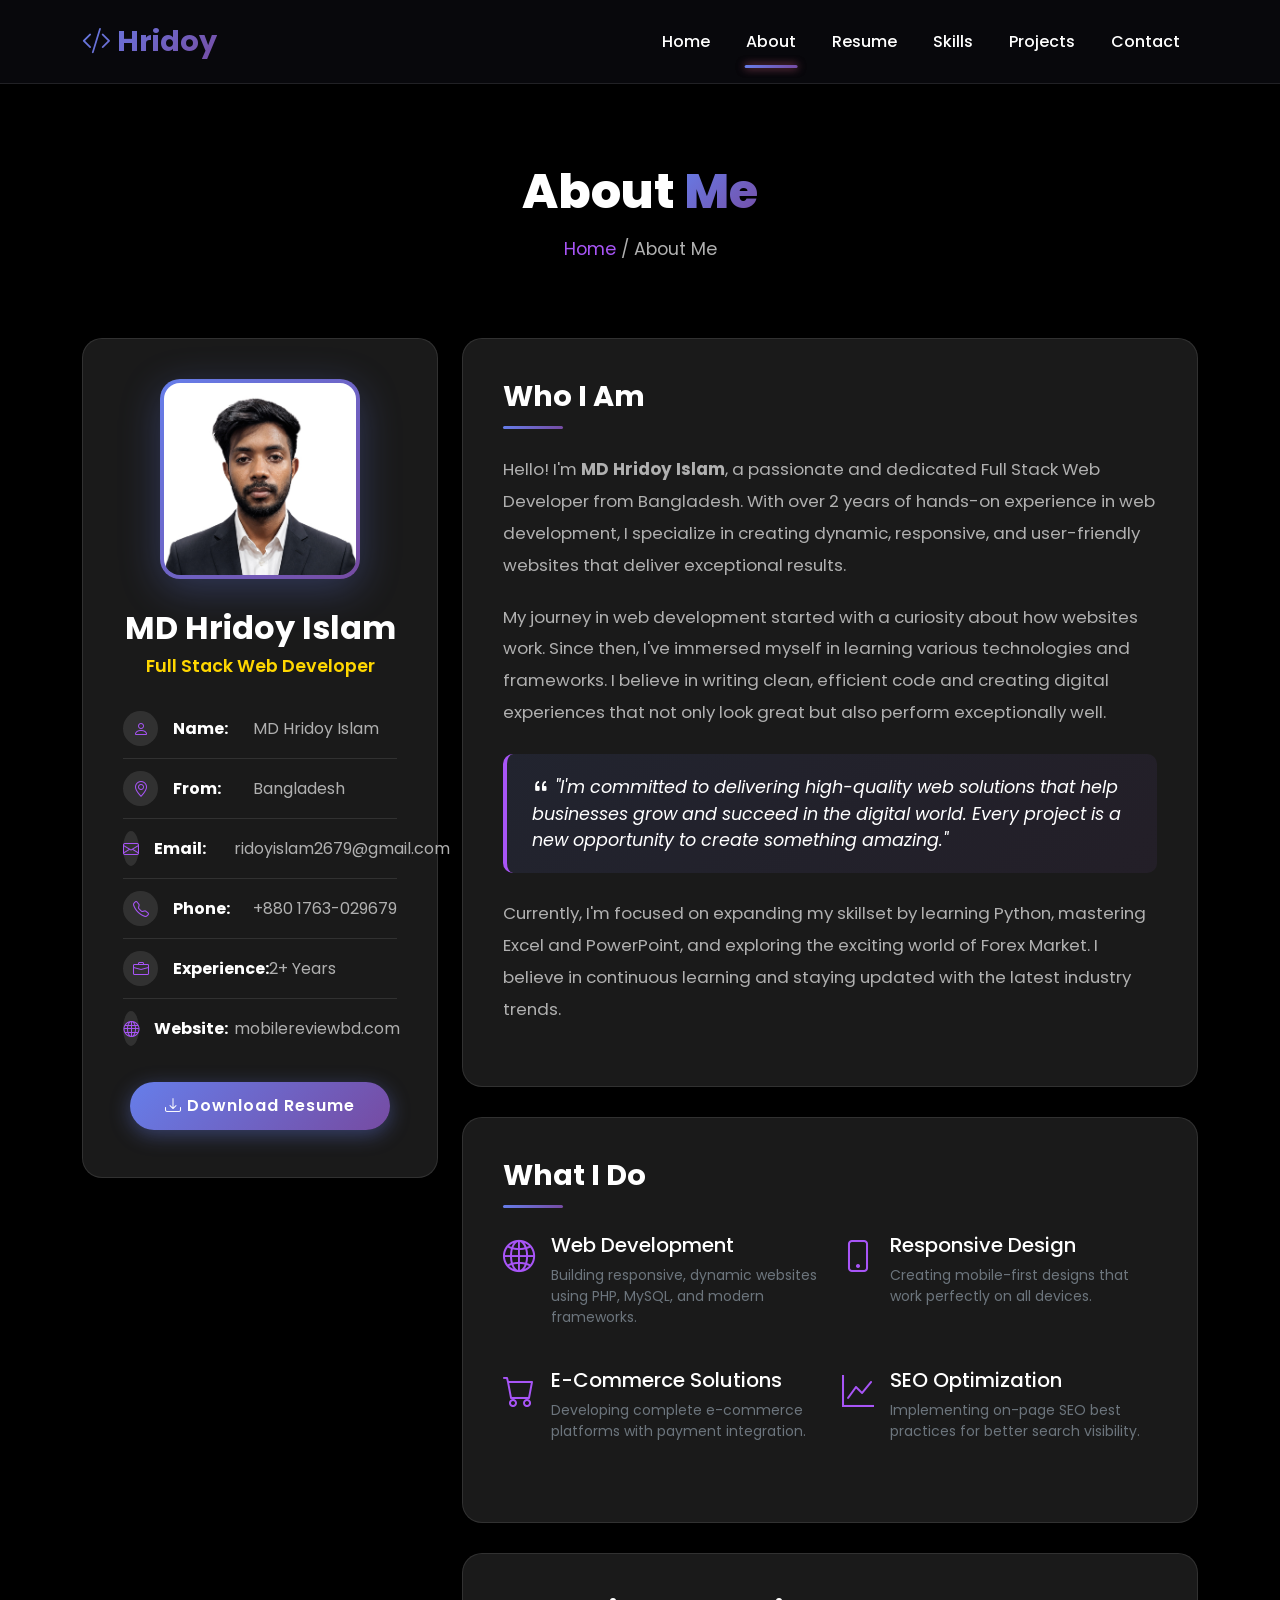
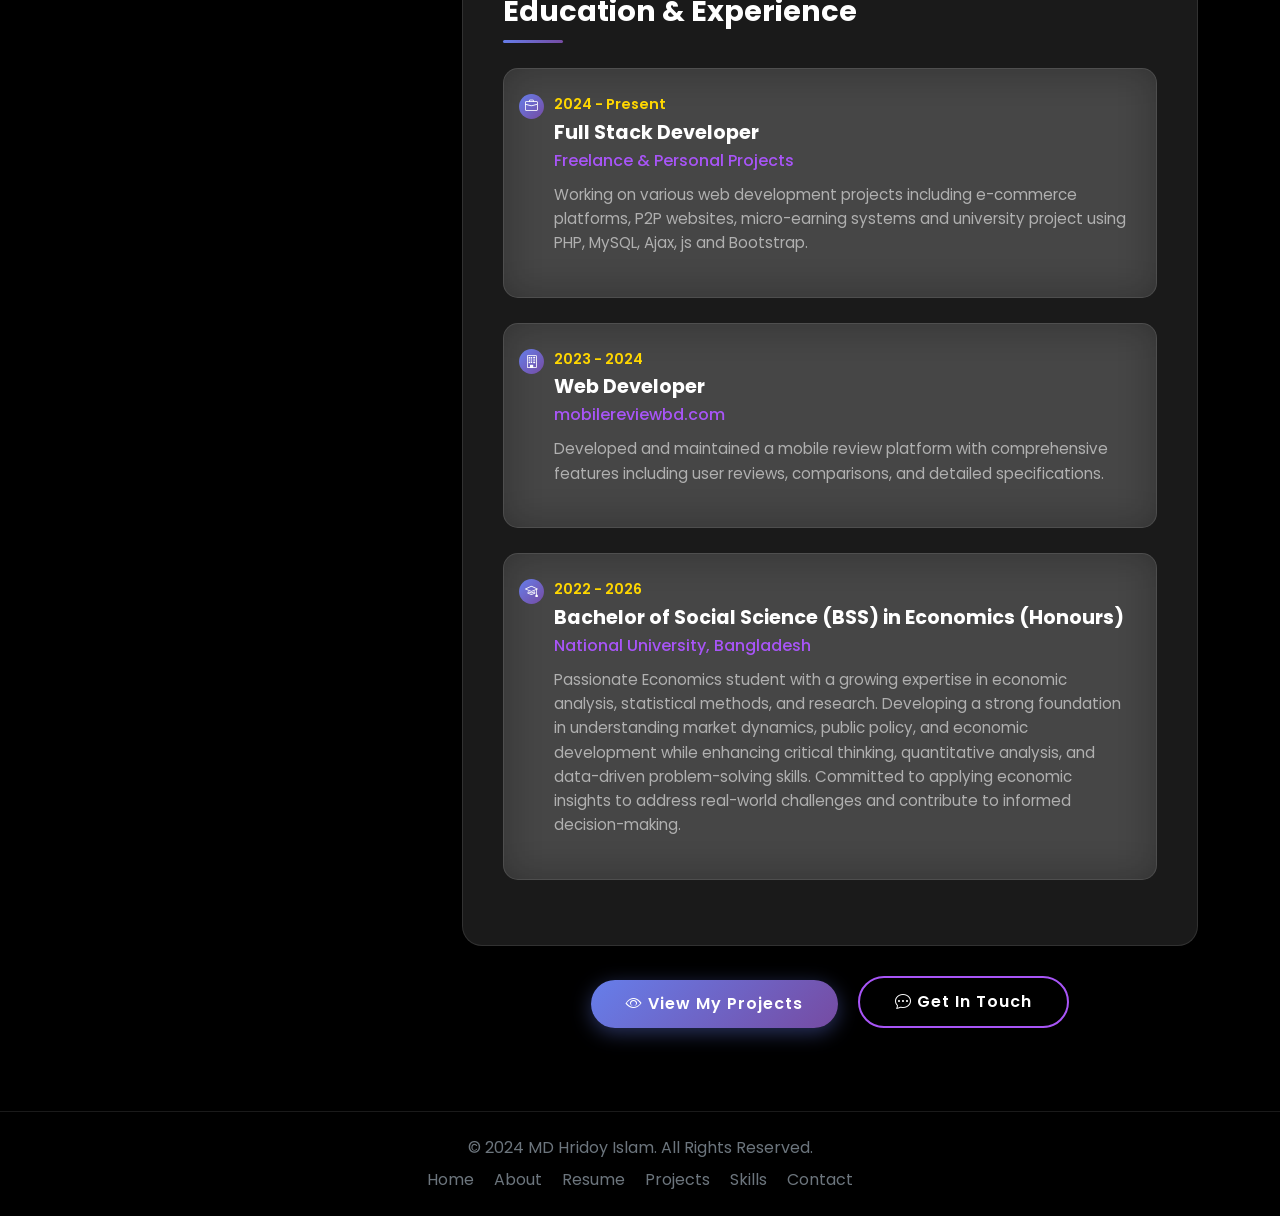
==== about.html @ fdebe89b "add" ====
<!DOCTYPE html>
<html lang="en">
<head>
    <meta charset="UTF-8">
    <meta name="viewport" content="width=device-width, initial-scale=1.0">
    <title>About Me - MD Hridoy Islam</title>
    
    <!-- Bootstrap 5 CSS -->
    <link href="https://cdn.jsdelivr.net/npm/bootstrap@5.3.0/dist/css/bootstrap.min.css" rel="stylesheet">
    
    <!-- Bootstrap Icons -->
    <link href="https://cdn.jsdelivr.net/npm/bootstrap-icons@1.11.0/font/bootstrap-icons.css" rel="stylesheet">
    
    <!-- AOS Animation CSS -->
    <link href="https://unpkg.com/aos@2.3.1/dist/aos.css" rel="stylesheet">
    
    <!-- Google Fonts -->
    <link href="https://fonts.googleapis.com/css2?family=Poppins:wght@300;400;500;600;700;800&display=swap" rel="stylesheet">
    
	<link rel="stylesheet" href="css/style.css">
	<link rel="stylesheet" href="css/index.css">
	<link rel="stylesheet" href="css/about.css">
	<link rel="stylesheet" href="css/resume.css">
	<link rel="stylesheet" href="css/skills.css">
	<link rel="stylesheet" href="css/projects.css">
	<link rel="stylesheet" href="css/contact.css">
	
</head>
<body>
    <!-- Animated Background -->
    <div class="about-animated-bg"></div>
    <div class="about-particles" id="aboutParticles"></div>

    <!-- Navigation -->
    <nav class="navbar navbar-expand-lg fixed-top">
        <div class="container">
            <a class="navbar-brand" href="index.html">
                <i class="bi bi-code-slash"></i> Hridoy
            </a>
            <button class="navbar-toggler" type="button" data-bs-toggle="collapse" data-bs-target="#navbarNav">
                <span class="navbar-toggler-icon"></span>
            </button>
            <div class="collapse navbar-collapse" id="navbarNav">
                <ul class="navbar-nav ms-auto">
                    <li class="nav-item"><a class="nav-link" href="index.html">Home</a></li>
                    <li class="nav-item"><a class="nav-link active" href="about.html">About</a></li>
                    <li class="nav-item"><a class="nav-link" href="resume.html">Resume</a></li>
                    <li class="nav-item"><a class="nav-link" href="skills.html">Skills</a></li>
                    <li class="nav-item"><a class="nav-link" href="projects.html">Projects</a></li>
                    <li class="nav-item"><a class="nav-link" href="contact.html">Contact</a></li>
                </ul>
            </div>
        </div>
    </nav>

    <!-- Page Header -->
    <section class="about-page-header">
        <div class="container">
            <h1 class="about-page-title" data-aos="fade-down">
                About <span>Me</span>
            </h1>
            <p class="about-breadcrumb" data-aos="fade-up" data-aos-delay="200">
                <a href="index.html">Home</a> / About Me
            </p>
        </div>
    </section>

    <!-- Main About Section -->
    <section class="about-main-section">
        <div class="container">
            <div class="row">
                <!-- Profile Card -->
                <div class="col-lg-4" data-aos="fade-right" data-aos-duration="1000">
                    <div class="about-profile-card">
                        <div class="about-profile-img-wrapper">
                            <img src="assets/hridoyIslam.jpeg" alt="MD Hridoy Islam" class="about-profile-img">
                        </div>
                        <h2 class="about-profile-name">MD Hridoy Islam</h2>
                        <p class="about-profile-role">Full Stack Web Developer</p>
                        
                        <ul class="about-profile-details">
                            <li>
                                <i class="bi bi-person"></i>
                                <strong>Name:</strong> MD Hridoy Islam
                            </li>
                            <li>
                                <i class="bi bi-geo-alt"></i>
                                <strong>From:</strong> Bangladesh
                            </li>
                            <li>
                                <i class="bi bi-envelope"></i>
                                <strong>Email:</strong> ridoyislam2679@gmail.com
                            </li>
                            <li>
                                <i class="bi bi-telephone"></i>
                                <strong>Phone:</strong> +880 1763-029679
                            </li>
                            <li>
                                <i class="bi bi-briefcase"></i>
                                <strong>Experience: </strong> 2+ Years
                            </li>
                            <li>
                                <i class="bi bi-globe"></i>
                                <strong>Website:</strong> mobilereviewbd.com
                            </li>
                        </ul>
                        
                        <div class="text-center mt-4">
                            <a href="https://drive.google.com/file/d/1zgVgkK85klSS1aBzE5BX6yLNNt8uIl1A/view?usp=sharing"  target="_blank" class="about-btn about-btn-primary">
                                <i class="bi bi-download"></i> Download Resume
                            </a>
                        </div>
                    </div>
                </div>

                <!-- Content -->
                <div class="col-lg-8" data-aos="fade-left" data-aos-duration="1000">
                    <!-- About Me Content -->
                    <div class="about-content-card">
                        <h3 class="about-section-subtitle">Who I Am</h3>
                        <p class="about-text">
                            Hello! I'm <strong>MD Hridoy Islam</strong>, a passionate and dedicated Full Stack Web Developer 
                            from Bangladesh. With over 2 years of hands-on experience in web development, I specialize in 
                            creating dynamic, responsive, and user-friendly websites that deliver exceptional results.
                        </p>
                        <p class="about-text">
                            My journey in web development started with a curiosity about how websites work. Since then, 
                            I've immersed myself in learning various technologies and frameworks. I believe in writing clean, 
                            efficient code and creating digital experiences that not only look great but also perform 
                            exceptionally well.
                        </p>
                        
                        <div class="about-highlight-box">
                            <p>
                                <i class="bi bi-quote"></i> 
                                "I'm committed to delivering high-quality web solutions that help businesses grow and 
                                succeed in the digital world. Every project is a new opportunity to create something amazing."
                            </p>
                        </div>
                        
                        <p class="about-text">
                            Currently, I'm focused on expanding my skillset by learning Python, mastering Excel and 
                            PowerPoint, and exploring the exciting world of Forex Market. I believe in continuous 
                            learning and staying updated with the latest industry trends.
                        </p>
                    </div>

                    <!-- What I Do -->
                    <div class="about-content-card">
                        <h3 class="about-section-subtitle">What I Do</h3>
                        <div class="row mt-4">
                            <div class="col-md-6 mb-4">
                                <div class="d-flex align-items-start">
                                    <i class="bi bi-globe2 fs-2 me-3" style="color: var(--accent-purple);"></i>
                                    <div>
                                        <h5>Web Development</h5>
                                        <p class="text-secondary small">Building responsive, dynamic websites using PHP, MySQL, and modern frameworks.</p>
                                    </div>
                                </div>
                            </div>
                            <div class="col-md-6 mb-4">
                                <div class="d-flex align-items-start">
                                    <i class="bi bi-phone fs-2 me-3" style="color: var(--accent-purple);"></i>
                                    <div>
                                        <h5>Responsive Design</h5>
                                        <p class="text-secondary small">Creating mobile-first designs that work perfectly on all devices.</p>
                                    </div>
                                </div>
                            </div>
                            <div class="col-md-6 mb-4">
                                <div class="d-flex align-items-start">
                                    <i class="bi bi-cart fs-2 me-3" style="color: var(--accent-purple);"></i>
                                    <div>
                                        <h5>E-Commerce Solutions</h5>
                                        <p class="text-secondary small">Developing complete e-commerce platforms with payment integration.</p>
                                    </div>
                                </div>
                            </div>
                            <div class="col-md-6 mb-4">
                                <div class="d-flex align-items-start">
                                    <i class="bi bi-graph-up fs-2 me-3" style="color: var(--accent-purple);"></i>
                                    <div>
                                        <h5>SEO Optimization</h5>
                                        <p class="text-secondary small">Implementing on-page SEO best practices for better search visibility.</p>
                                    </div>
                                </div>
                            </div>
                        </div>
                    </div>
					
                    <!-- Education & Experience Timeline -->
                    <div class="about-content-card">
                        <h3 class="about-section-subtitle">Education & Experience</h3>
                        
                        <div class="about-timeline-card">
                            <div class="about-timeline-icon">
                                <i class="bi bi-briefcase"></i>
                            </div>
                            <div class="about-timeline-year">2024 - Present</div>
                            <h5 class="about-timeline-title">Full Stack Developer</h5>
                            <p class="about-timeline-org">Freelance & Personal Projects</p>
                            <p class="about-timeline-desc">
                                Working on various web development projects including e-commerce platforms, 
                                P2P websites, micro-earning systems and university project using PHP, MySQL, Ajax, js and Bootstrap.
                            </p>
                        </div>

                        <div class="about-timeline-card">
                            <div class="about-timeline-icon">
                                <i class="bi bi-building"></i>
                            </div>
                            <div class="about-timeline-year">2023 - 2024</div>
                            <h5 class="about-timeline-title">Web Developer</h5>
                            <p class="about-timeline-org">mobilereviewbd.com</p>
                            <p class="about-timeline-desc">
                                Developed and maintained a mobile review platform with comprehensive features 
                                including user reviews, comparisons, and detailed specifications.
                            </p>
                        </div>

                        <div class="about-timeline-card">
                            <div class="about-timeline-icon">
                                <i class="bi bi-mortarboard"></i>
                            </div>
                            <div class="about-timeline-year">2022 - 2026</div>
                            <h5 class="about-timeline-title">Bachelor of Social Science (BSS) in Economics (Honours)</h5>
                            <p class="about-timeline-org">National University, Bangladesh</p>
                            <p class="about-timeline-desc">
                                Passionate Economics student with a growing expertise in economic analysis, statistical methods, and research. Developing a strong foundation in understanding market dynamics, public policy, and economic development while enhancing critical thinking, quantitative analysis, and data-driven problem-solving skills. Committed to applying economic insights to address real-world challenges and contribute to informed decision-making.
                            </p>
                        </div>
                    </div>

                    <!-- CTA Buttons -->
                    <div class="text-center mt-4">
                        <a href="projects.html" class="about-btn about-btn-primary me-3 mb-3">
                            <i class="bi bi-eye"></i> View My Projects
                        </a>
                        <a href="contact.html" class="about-btn about-btn-outline mb-3">
                            <i class="bi bi-chat-dots"></i> Get In Touch
                        </a>
                    </div>
                </div>
            </div>
        </div>
    </section>

    <!-- Footer -->
    <footer class="py-4" style="border-top: 1px solid var(--border-glass);">
        <div class="container text-center">
            <p class="mb-0 text-secondary">
                &copy; 2024 MD Hridoy Islam. All Rights Reserved.
            </p>
            <p class="mt-2 mb-0">
                <a href="index.html" class="text-secondary text-decoration-none me-3">Home</a>
                <a href="about.html" class="text-secondary text-decoration-none me-3">About</a>
                <a href="resume.html" class="text-secondary text-decoration-none me-3">Resume</a>
                <a href="projects.html" class="text-secondary text-decoration-none me-3">Projects</a>
                <a href="skills.html" class="text-secondary text-decoration-none me-3">Skills</a>
                <a href="contact.html" class="text-secondary text-decoration-none">Contact</a>
            </p>
        </div>
    </footer>

    <!-- Scripts -->
    <script src="https://cdn.jsdelivr.net/npm/bootstrap@5.3.0/dist/js/bootstrap.bundle.min.js"></script>
    <script src="https://unpkg.com/aos@2.3.1/dist/aos.js"></script>
    
    <script>
        // Initialize AOS Animation
        AOS.init({
            duration: 1000,
            once: true
        });

        // Navbar Scroll Effect
        window.addEventListener('scroll', () => {
            const navbar = document.querySelector('.about-navbar');
            if (window.scrollY > 50) {
                navbar.classList.add('about-scrolled');
            } else {
                navbar.classList.remove('about-scrolled');
            }
        });

        // Create Floating Particles
        function createAboutParticles() {
            const container = document.getElementById('aboutParticles');
            if (!container) return;
            
            for (let i = 0; i < 40; i++) {
                const particle = document.createElement('div');
                particle.className = 'about-particle';
                particle.style.left = Math.random() * 100 + '%';
                particle.style.top = Math.random() * 100 + '%';
                particle.style.width = Math.random() * 5 + 2 + 'px';
                particle.style.height = particle.style.width;
                particle.style.animationDelay = Math.random() * 6 + 's';
                particle.style.animationDuration = Math.random() * 6 + 4 + 's';
                container.appendChild(particle);
            }
        }
        
        createAboutParticles();

        // Animate Progress Bars on Scroll
        function animateProgressBars() {
            const progressBars = document.querySelectorAll('.about-skill-progress-bar');
            const observer = new IntersectionObserver((entries) => {
                entries.forEach(entry => {
                    if (entry.isIntersecting) {
                        const width = entry.target.style.width;
                        entry.target.style.width = '0%';
                        setTimeout(() => {
                            entry.target.style.width = width;
                        }, 200);
                        observer.unobserve(entry.target);
                    }
                });
            }, { threshold: 0.5 });
            
            progressBars.forEach(bar => observer.observe(bar));
        }
        
        animateProgressBars();
    </script>
</body>
</html>
---- css/style.css ----
:root {
	--primary-gradient: linear-gradient(135deg, #667eea 0%, #764ba2 100%);
	--secondary-gradient: linear-gradient(135deg, #f093fb 0%, #f5576c 100%);
	--dark-bg: #0a0a0f;
	--card-bg: rgba(255, 255, 255, 0.05);
	--glass-bg: rgba(255, 255, 255, 0.1);
	--text-primary: #ffffff;
	--text-secondary: #b0b0b0;
	--accent-gold: #ffd700;
	--accent-purple: #a855f7;
	--border-glass: rgba(255, 255, 255, 0.1);
}

* {
	margin: 0;
	padding: 0;
	box-sizing: border-box;
}

body {
	font-family: 'Poppins', sans-serif;
	background: #000000;
	color: var(--text-primary);
	overflow-x: hidden;
	position: relative;
}

/* Animated Background */
.animated-bg {
	position: fixed;
	top: 0;
	left: 0;
	width: 100%;
	height: 100%;
	z-index: -1;
	overflow: hidden;
}

.animated-bg::before {
	content: '';
	position: absolute;
	top: -50%;
	left: -50%;
	width: 200%;
	height: 200%;
	background: radial-gradient(circle at 20% 50%, rgba(102, 126, 234, 0.15) 0%, transparent 50%),
				radial-gradient(circle at 80% 50%, rgba(118, 75, 162, 0.15) 0%, transparent 50%),
				radial-gradient(circle at 50% 80%, rgba(245, 87, 108, 0.1) 0%, transparent 50%);
	animation: rotate 20s linear infinite;
}

@keyframes rotate {
	0% { transform: rotate(0deg); }
	100% { transform: rotate(360deg); }
}

/* Floating Particles */
.particles {
	position: fixed;
	top: 0;
	left: 0;
	width: 100%;
	height: 100%;
	z-index: -1;
	pointer-events: none;
}

.particle {
	position: absolute;
	border-radius: 50%;
	background: rgba(255, 255, 255, 0.3);
	animation: float 6s infinite;
}

@keyframes float {
	0%, 100% { transform: translateY(0px) translateX(0px); opacity: 0; }
	50% { opacity: 0.5; }
}

/* Navbar */
.navbar {
	background: rgba(10, 10, 15, 0.8) !important;
	backdrop-filter: blur(20px);
	border-bottom: 1px solid var(--border-glass);
	padding: 15px 0;
	transition: all 0.3s ease;
}

.navbar.scrolled {
	padding: 10px 0;
	background: rgba(10, 10, 15, 0.95) !important;
	box-shadow: 0 5px 30px rgba(0, 0, 0, 0.5);
}

.navbar-brand {
	font-weight: 700;
	font-size: 1.8rem;
	background: var(--primary-gradient);
	-webkit-background-clip: text;
	-webkit-text-fill-color: transparent;
	background-clip: text;
}

.nav-link {
	color: var(--text-primary) !important;
	margin: 0 10px;
	position: relative;
	font-weight: 500;
	transition: all 0.3s ease;
}

.nav-link::after {
	content: '';
	position: absolute;
	bottom: -2px;
	left: 0;
	width: 0;
	height: 2px;
	background: var(--primary-gradient);
	transition: width 0.3s ease;
}

.nav-link:hover::after {
	width: 100%;
}

/* Active Navigation Link */
.nav-link {
    position: relative;
}

.nav-link.active {
    color: #fff !important;
}

/* Gradient Underline */
.nav-link.active::after {
    content: "";
    position: absolute;
    left: 50%;
    bottom: -6px;
    transform: translateX(-50%);

    width: 80%;
    height: 3px;

    background: var(--primary-gradient);

    border-radius: 10px;
    box-shadow: 0 0 8px rgba(138, 43, 226, 0.5),
                0 0 8px rgba(255, 140, 0, 0.5);
}
---- css/index.css ----
/* Hero Section */
.hero-section {
	min-height: 100vh;
	display: flex;
	align-items: center;
	padding: 100px 0 50px;
	position: relative;
}

.hero-title {
	font-size: 3.5rem;
	font-weight: 800;
	line-height: 1.2;
	margin-bottom: 20px;
}

.hero-title .greeting {
	display: block;
	font-size: 1.5rem;
	font-weight: 400;
	color: var(--text-secondary);
	margin-bottom: 10px;
}

.hero-title .name {
	background: var(--primary-gradient);
	-webkit-background-clip: text;
	-webkit-text-fill-color: transparent;
	background-clip: text;
}

.hero-title .role {
	display: block;
	font-size: 2rem;
	font-weight: 600;
	color: var(--accent-gold);
	margin-top: 10px;
}

.typing-text {
	font-size: 1.2rem;
	color: var(--accent-purple);
	border-right: 2px solid var(--accent-purple);
	padding-right: 5px;
	animation: blink 0.7s infinite;
	display: inline-block;
}

@keyframes blink {
	0%, 100% { border-color: transparent; }
	50% { border-color: var(--accent-purple); }
}

.hero-description {
	font-size: 1.1rem;
	color: var(--text-secondary);
	margin: 25px 0;
	line-height: 1.8;
}

.btn-custom {
	padding: 12px 35px;
	border-radius: 50px;
	font-weight: 600;
	font-size: 1rem;
	letter-spacing: 1px;
	transition: all 0.3s ease;
	position: relative;
	overflow: hidden;
	border: none;
	margin-right: 15px;
	margin-bottom: 10px;
}

.btn-primary-gradient {
	background: var(--primary-gradient);
	color: white;
	box-shadow: 0 5px 20px rgba(102, 126, 234, 0.4);
}

.btn-primary-gradient:hover {
	transform: translateY(-3px);
	box-shadow: 0 10px 30px rgba(102, 126, 234, 0.6);
	color: white;
}

.btn-outline-gradient {
	background: transparent;
	color: white;
	border: 2px solid var(--accent-purple);
}

.btn-outline-gradient:hover {
	background: var(--secondary-gradient);
	border-color: transparent;
	color: white;
	transform: translateY(-3px);
}

/* Hero Image */
.hero-image-container {
	position: relative;
	display: flex;
	justify-content: center;
	align-items: center;
}

.hero-image-wrapper {
	width: 350px;
	height: 350px;
	border-radius: 50%;
	background: var(--primary-gradient);
	padding: 5px;
	animation: morph 8s ease-in-out infinite;
	box-shadow: 0 0 50px rgba(102, 126, 234, 0.3);
}

.hero-image-inner {
	width: 100%;
	height: 100%;
	border-radius: 50%;
	background: var(--dark-bg);
	display: flex;
	align-items: center;
	justify-content: center;
	overflow: hidden;
}

.hero-image-inner img {
	width: 100%;
	height: 100%;
	object-fit: cover;
}

@keyframes morph {
	0%, 100% { border-radius: 60% 40% 30% 70% / 60% 30% 70% 40%; }
	50% { border-radius: 30% 60% 70% 40% / 50% 60% 30% 60%; }
}

/* Section Common Styles */
.section-padding {
	padding: 80px 0;
}

.section-title {
	text-align: center;
	margin-bottom: 50px;
	font-weight: 700;
	font-size: 2.5rem;
}

.section-title span {
	background: var(--primary-gradient);
	-webkit-background-clip: text;
	-webkit-text-fill-color: transparent;
	background-clip: text;
}

/* About Preview Section */
.about-preview {
	padding: 80px 0;
	background: rgba(255, 255, 255, 0.02);
}

.about-preview-card {
	background: var(--glass-bg);
	backdrop-filter: blur(20px);
	border: 1px solid var(--border-glass);
	border-radius: 20px;
	padding: 40px;
	position: relative;
	overflow: hidden;
}

.about-preview-card::before {
	content: '';
	position: absolute;
	top: 0;
	left: 0;
	width: 4px;
	height: 100%;
	background: var(--primary-gradient);
}

/* Projects Section */
.project-card {
	background: var(--glass-bg);
	backdrop-filter: blur(20px);
	border: 1px solid var(--border-glass);
	border-radius: 20px;
	padding: 30px;
	height: 100%;
	transition: all 0.3s ease;
	position: relative;
	overflow: hidden;
}

.project-card:hover {
	transform: translateY(-10px);
	box-shadow: 0 20px 50px rgba(102, 126, 234, 0.3);
	border-color: var(--accent-purple);
}

.project-icon {
	font-size: 3rem;
	margin-bottom: 20px;
}

.project-tag {
	display: inline-block;
	padding: 5px 15px;
	background: var(--primary-gradient);
	border-radius: 20px;
	font-size: 0.8rem;
	margin: 5px;
}

.project-links {
	margin-top: 20px;
}

.project-links .btn {
	margin: 5px;
}

/* Skills Section */
.skill-card {
	background: var(--glass-bg);
	backdrop-filter: blur(20px);
	border: 1px solid var(--border-glass);
	border-radius: 20px;
	padding: 25px;
	text-align: center;
	transition: all 0.3s ease;
	height: 100%;
}

.skill-card:hover {
	transform: translateY(-5px);
	box-shadow: 0 10px 30px rgba(102, 126, 234, 0.2);
	border-color: var(--accent-purple);
}

.skill-icon-circle {
	width: 70px;
	height: 70px;
	margin: 0 auto 15px;
	background: var(--glass-bg);
	border: 2px solid var(--border-glass);
	border-radius: 50%;
	display: flex;
	align-items: center;
	justify-content: center;
	font-size: 2rem;
	transition: all 0.3s ease;
}

.skill-card:hover .skill-icon-circle {
	transform: rotate(360deg) scale(1.1);
	border-color: var(--accent-purple);
	box-shadow: 0 0 20px rgba(168, 85, 247, 0.3);
}

/* Learning Section */
.learning-card {
	background: linear-gradient(135deg, rgba(255, 215, 0, 0.1), rgba(168, 85, 247, 0.1));
	border: 1px solid rgba(255, 215, 0, 0.3);
	border-radius: 20px;
	padding: 30px;
	transition: all 0.3s ease;
}

.learning-card:hover {
	transform: translateY(-5px);
	box-shadow: 0 20px 50px rgba(255, 215, 0, 0.1);
}

.learning-badge {
	display: inline-block;
	padding: 8px 20px;
	background: linear-gradient(135deg, #ffd700, #ffaa00);
	color: #000;
	border-radius: 30px;
	font-weight: 600;
	margin: 5px;
	font-size: 0.9rem;
}

/* Stats Section */
.stats-section {
	padding: 60px 0;
}

.stat-card {
	background: var(--glass-bg);
	backdrop-filter: blur(20px);
	border: 1px solid var(--border-glass);
	border-radius: 20px;
	padding: 30px;
	text-align: center;
	transition: all 0.3s ease;
	cursor: pointer;
}

.stat-card:hover {
	transform: translateY(-10px);
	box-shadow: 0 20px 50px rgba(102, 126, 234, 0.3);
	border-color: var(--accent-purple);
}

.stat-number {
	font-size: 3rem;
	font-weight: 800;
	background: var(--primary-gradient);
	-webkit-background-clip: text;
	-webkit-text-fill-color: transparent;
	background-clip: text;
}

.stat-label {
	color: var(--text-secondary);
	font-size: 1rem;
	margin-top: 10px;
}

/* Contact Section */
.contact-card {
	background: var(--glass-bg);
	backdrop-filter: blur(20px);
	border: 1px solid var(--border-glass);
	border-radius: 20px;
	padding: 40px;
	transition: all 0.3s ease;
}

.contact-card:hover {
	box-shadow: 0 20px 50px rgba(102, 126, 234, 0.2);
}

.contact-info-item {
	padding: 15px;
	margin-bottom: 15px;
	background: rgba(255, 255, 255, 0.05);
	border-radius: 15px;
	display: flex;
	align-items: center;
	transition: all 0.3s ease;
}

.contact-info-item:hover {
	background: rgba(255, 255, 255, 0.1);
	transform: translateX(10px);
}

.contact-icon {
	width: 50px;
	height: 50px;
	background: var(--primary-gradient);
	border-radius: 50%;
	display: flex;
	align-items: center;
	justify-content: center;
	margin-right: 20px;
	font-size: 1.2rem;
}

.social-links-circle .social-icon {
	width: 50px;
	height: 50px;
	background: var(--glass-bg);
	border: 2px solid var(--border-glass);
	border-radius: 50%;
	display: inline-flex;
	align-items: center;
	justify-content: center;
	margin: 0 8px;
	font-size: 1.2rem;
	color: white;
	transition: all 0.3s ease;
	text-decoration: none;
}

.social-links-circle .social-icon:hover {
	background: var(--primary-gradient);
	border-color: transparent;
	transform: translateY(-5px);
	box-shadow: 0 10px 30px rgba(102, 126, 234, 0.4);
}

/* Scroll Indicator */
.scroll-indicator {
	position: absolute;
	bottom: 30px;
	left: 50%;
	transform: translateX(-50%);
	animation: bounce 2s infinite;
	cursor: pointer;
}

.scroll-indicator i {
	font-size: 2rem;
	color: var(--accent-purple);
}

@keyframes bounce {
	0%, 100% { transform: translateX(-50%) translateY(0); }
	50% { transform: translateX(-50%) translateY(-20px); }
}

/* Glowing Effect */
.glow-text {
	text-shadow: 0 0 20px rgba(168, 85, 247, 0.5);
}

/* More Projects Button */
.more-projects {
	text-align: center;
	margin-top: 40px;
}

/* Responsive Design */
@media (max-width: 768px) {
	.hero-title {
		font-size: 2.5rem;
	}
	
	.hero-title .role {
		font-size: 1.5rem;
	}
	
	.hero-image-wrapper {
		width: 250px;
		height: 250px;
		margin-top: 30px;
	}
	
	.section-title {
		font-size: 2rem;
	}
}
---- css/about.css ----
/* ========== PAGE HEADER ========== */
.about-page-header {
	padding: 0px 0 0px;
	text-align: center;
	position: relative;
}

.about-page-title {
	font-size: 3rem;
	font-weight: 800;
	margin-bottom: 15px;
}

.about-page-title span {
	background: var(--primary-gradient);
	-webkit-background-clip: text;
	-webkit-text-fill-color: transparent;
	background-clip: text;
}

.about-breadcrumb {
	color: var(--text-secondary);
	font-size: 1.1rem;
}

.about-breadcrumb a {
	color: var(--accent-purple);
	text-decoration: none;
	transition: all 0.3s ease;
}

.about-breadcrumb a:hover {
	color: var(--accent-gold);
}

/* ========== MAIN ABOUT SECTION ========== */
.about-main-section {
	padding: 60px 0;
}

.about-profile-card {
	background: var(--glass-bg);
	backdrop-filter: blur(20px);
	border: 1px solid var(--border-glass);
	border-radius: 20px;
	padding: 40px;
	margin-bottom: 30px;
	transition: all 0.3s ease;
}

.about-profile-card:hover {
	box-shadow: 0 20px 50px rgba(102, 126, 234, 0.2);
	border-color: var(--accent-purple);
}

.about-profile-img-wrapper {
	width: 200px;
	height: 200px;
	border-radius: 20px;
	background: var(--primary-gradient);
	padding: 4px;
	margin: 0 auto 30px;
	box-shadow: 0 10px 40px rgba(102, 126, 234, 0.3);
}

.about-profile-img {
	width: 100%;
	height: 100%;
	border-radius: 16px;
	object-fit: cover;
	background: var(--dark-bg);
}

.about-profile-name {
	font-size: 2rem;
	font-weight: 700;
	text-align: center;
	margin-bottom: 5px;
}

.about-profile-role {
	text-align: center;
	color: var(--accent-gold);
	font-weight: 600;
	margin-bottom: 20px;
	font-size: 1.1rem;
}

.about-profile-details {
	list-style: none;
	padding: 0;
}

.about-profile-details li {
	padding: 12px 0;
	border-bottom: 1px solid var(--border-glass);
	display: flex;
	align-items: center;
	color: var(--text-secondary);
}

.about-profile-details li:last-child {
	border-bottom: none;
}

.about-profile-details li i {
	width: 35px;
	height: 35px;
	background: var(--glass-bg);
	border-radius: 50%;
	display: flex;
	align-items: center;
	justify-content: center;
	margin-right: 15px;
	color: var(--accent-purple);
	font-size: 1rem;
}

.about-profile-details li strong {
	color: var(--text-primary);
	min-width: 80px;
	display: inline-block;
}

/* About Content */
.about-content-card {
	background: var(--glass-bg);
	backdrop-filter: blur(20px);
	border: 1px solid var(--border-glass);
	border-radius: 20px;
	padding: 40px;
	margin-bottom: 30px;
	transition: all 0.3s ease;
}

.about-content-card:hover {
	box-shadow: 0 20px 50px rgba(102, 126, 234, 0.2);
	border-color: var(--accent-purple);
}

.about-section-subtitle {
	font-size: 1.8rem;
	font-weight: 700;
	margin-bottom: 25px;
	position: relative;
	padding-bottom: 15px;
}

.about-section-subtitle::after {
	content: '';
	position: absolute;
	bottom: 0;
	left: 0;
	width: 60px;
	height: 3px;
	background: var(--primary-gradient);
	border-radius: 3px;
}

.about-text {
	color: var(--text-secondary);
	line-height: 1.9;
	margin-bottom: 20px;
	font-size: 1.05rem;
}

.about-highlight-box {
	background: linear-gradient(135deg, rgba(102, 126, 234, 0.1), rgba(118, 75, 162, 0.1));
	border-left: 4px solid var(--accent-purple);
	padding: 20px 25px;
	border-radius: 10px;
	margin: 25px 0;
}

.about-highlight-box p {
	color: var(--text-primary);
	margin: 0;
	font-style: italic;
	font-size: 1.1rem;
}

/* ========== SKILLS DETAILED SECTION ========== */
.about-skills-section {
	padding: 40px 0;
}

.about-skill-item-detailed {
	background: var(--glass-bg);
	backdrop-filter: blur(20px);
	border: 1px solid var(--border-glass);
	border-radius: 15px;
	padding: 25px 20px;
	text-align: center;
	transition: all 0.3s ease;
	height: 100%;
	cursor: pointer;
}

.about-skill-item-detailed:hover {
	transform: translateY(-8px);
	box-shadow: 0 15px 40px rgba(102, 126, 234, 0.3);
	border-color: var(--accent-purple);
}

.about-skill-icon-circle {
	width: 70px;
	height: 70px;
	margin: 0 auto 15px;
	background: var(--glass-bg);
	border: 2px solid var(--border-glass);
	border-radius: 50%;
	display: flex;
	align-items: center;
	justify-content: center;
	font-size: 1.8rem;
	transition: all 0.5s ease;
}

.about-skill-item-detailed:hover .about-skill-icon-circle {
	transform: rotate(360deg);
	border-color: var(--accent-purple);
	box-shadow: 0 0 25px rgba(168, 85, 247, 0.4);
}

.about-skill-name {
	font-weight: 600;
	font-size: 1.1rem;
	margin-bottom: 8px;
}

.about-skill-level {
	font-size: 0.85rem;
	color: var(--accent-gold);
	font-weight: 500;
}

.about-skill-progress {
	margin-top: 10px;
	height: 6px;
	background: rgba(255, 255, 255, 0.1);
	border-radius: 10px;
	overflow: hidden;
}

.about-skill-progress-bar {
	height: 100%;
	background: var(--primary-gradient);
	border-radius: 10px;
	transition: width 1.5s ease;
}

/* ========== EDUCATION & EXPERIENCE ========== */
.about-timeline-card {
	background: var(--glass-bg);
	backdrop-filter: blur(20px);
	border: 1px solid var(--border-glass);
	border-radius: 15px;
	padding: 25px;
	margin-bottom: 25px;
	position: relative;
	padding-left: 50px;
	transition: all 0.3s ease;
}

.about-timeline-card:hover {
	transform: translateX(10px);
	box-shadow: 0 10px 30px rgba(102, 126, 234, 0.2);
	border-color: var(--accent-purple);
}

.about-timeline-icon {
	position: absolute;
	left: 15px;
	top: 25px;
	width: 25px;
	height: 25px;
	background: var(--primary-gradient);
	border-radius: 50%;
	display: flex;
	align-items: center;
	justify-content: center;
	font-size: 0.8rem;
}

.about-timeline-year {
	color: var(--accent-gold);
	font-weight: 600;
	font-size: 0.9rem;
	margin-bottom: 5px;
}

.about-timeline-title {
	font-weight: 700;
	font-size: 1.2rem;
	margin-bottom: 5px;
}

.about-timeline-org {
	color: var(--accent-purple);
	font-weight: 500;
	margin-bottom: 10px;
}

.about-timeline-desc {
	color: var(--text-secondary);
	font-size: 0.95rem;
	line-height: 1.6;
}

/* ========== BUTTONS ========== */
.about-btn {
	padding: 12px 35px;
	border-radius: 50px;
	font-weight: 600;
	font-size: 1rem;
	letter-spacing: 1px;
	transition: all 0.3s ease;
	position: relative;
	overflow: hidden;
	border: none;
	display: inline-block;
	text-decoration: none;
}

.about-btn-primary {
	background: var(--primary-gradient);
	color: white;
	box-shadow: 0 5px 20px rgba(102, 126, 234, 0.4);
}

.about-btn-primary:hover {
	transform: translateY(-3px);
	box-shadow: 0 10px 30px rgba(102, 126, 234, 0.6);
	color: white;
}

.about-btn-outline {
	background: transparent;
	color: white;
	border: 2px solid var(--accent-purple);
}

.about-btn-outline:hover {
	background: var(--secondary-gradient);
	border-color: transparent;
	color: white;
	transform: translateY(-3px);
}

/* ========== RESPONSIVE ========== */
@media (max-width: 768px) {
	.about-page-title {
		font-size: 2rem;
	}
	
	.about-profile-card,
	.about-content-card {
		padding: 25px;
	}
	
	.about-section-subtitle {
		font-size: 1.5rem;
	}
}

/* Glowing Text */
.about-glow-text {
	text-shadow: 0 0 20px rgba(168, 85, 247, 0.5);
}
---- css/resume.css ----
/* ========== PAGE HEADER ========== */
.resume-page-header {
	padding: 0px 0 0px;
	text-align: center;
	position: relative;
}

.resume-page-title {
	font-size: 3rem;
	font-weight: 800;
	margin-bottom: 15px;
}

.resume-page-title span {
	background: var(--primary-gradient);
	-webkit-background-clip: text;
	-webkit-text-fill-color: transparent;
	background-clip: text;
}

.resume-breadcrumb {
	color: var(--text-secondary);
	font-size: 1.1rem;
}

.resume-breadcrumb a {
	color: var(--accent-purple);
	text-decoration: none;
	transition: all 0.3s ease;
}

.resume-breadcrumb a:hover {
	color: var(--accent-gold);
}

/* ========== MAIN LAYOUT (Profile Card + Content) ========== */
.resume-main-section {
	padding: 40px 0 80px;
}

/* ========== PROFILE CARD (Left Side - Same as About Page) ========== */
.resume-profile-card {
	background: var(--glass-bg);
	backdrop-filter: blur(20px);
	border: 1px solid var(--border-glass);
	border-radius: 20px;
	padding: 35px;
	position: sticky;
	top: 100px;
	transition: all 0.3s ease;
}

.resume-profile-card:hover {
	box-shadow: 0 20px 50px rgba(102, 126, 234, 0.2);
	border-color: var(--accent-purple);
}

.resume-profile-img-wrapper {
	width: 180px;
	height: 180px;
	border-radius: 20px;
	background: var(--primary-gradient);
	padding: 4px;
	margin: 0 auto 25px;
	box-shadow: 0 10px 40px rgba(102, 126, 234, 0.3);
}

.resume-profile-img {
	width: 100%;
	height: 100%;
	border-radius: 16px;
	object-fit: cover;
	background: var(--dark-bg);
}

.resume-profile-name {
	font-size: 1.6rem;
	font-weight: 700;
	text-align: center;
	margin-bottom: 5px;
}

.resume-profile-role {
	text-align: center;
	color: var(--accent-gold);
	font-weight: 600;
	margin-bottom: 25px;
	font-size: 1rem;
}

.resume-profile-details {
	list-style: none;
	padding: 0;
	margin: 0;
}

.resume-profile-details li {
	padding: 12px 0;
	border-bottom: 1px solid var(--border-glass);
	display: flex;
	align-items: center;
	color: var(--text-secondary);
	font-size: 0.9rem;
}

.resume-profile-details li:last-child {
	border-bottom: none;
}

.resume-profile-details li i {
	width: 35px;
	height: 35px;
	background: var(--glass-bg);
	border-radius: 50%;
	display: flex;
	align-items: center;
	justify-content: center;
	margin-right: 12px;
	color: var(--accent-purple);
	font-size: 0.9rem;
	flex-shrink: 0;
}

.resume-profile-details li strong {
	color: var(--text-primary);
	min-width: 55px;
	display: inline-block;
	font-size: 0.85rem;
}

.resume-profile-download-btn {
	display: block;
	text-align: center;
	margin-top: 20px;
}

/* Social Links in Profile */
.resume-profile-social {
	text-align: center;
	margin-top: 20px;
	padding-top: 15px;
	border-top: 1px solid var(--border-glass);
}

.resume-profile-social a {
	width: 38px;
	height: 38px;
	background: var(--glass-bg);
	border: 1px solid var(--border-glass);
	border-radius: 50%;
	display: inline-flex;
	align-items: center;
	justify-content: center;
	margin: 0 5px;
	color: white;
	font-size: 0.95rem;
	transition: all 0.3s ease;
	text-decoration: none;
}

.resume-profile-social a:hover {
	background: var(--primary-gradient);
	border-color: transparent;
	transform: translateY(-3px);
	box-shadow: 0 8px 20px rgba(102, 126, 234, 0.4);
}

/* ========== RESUME CONTENT CARD (Right Side - Main Highlight) ========== */
.resume-content-wrapper {
	background: var(--glass-bg);
	backdrop-filter: blur(20px);
	border: 2px solid var(--border-glass);
	border-radius: 25px;
	padding: 40px;
	box-shadow: 0 25px 70px rgba(102, 126, 234, 0.25), 0 0 0 1px rgba(255, 255, 255, 0.05) inset;
	transition: all 0.3s ease;
	position: relative;
	overflow: hidden;
}

.resume-content-wrapper::before {
	content: '';
	position: absolute;
	top: 0;
	left: 0;
	width: 100%;
	height: 100%;
	background: linear-gradient(135deg, rgba(102, 126, 234, 0.05), rgba(118, 75, 162, 0.05));
	pointer-events: none;
}

.resume-content-wrapper:hover {
	box-shadow: 0 35px 90px rgba(102, 126, 234, 0.4), 0 0 0 1px rgba(255, 255, 255, 0.08) inset;
	border-color: rgba(168, 85, 247, 0.5);
}

/* ========== SECTION TITLES INSIDE CONTENT ========== */
.resume-section-title {
	font-size: 1.6rem;
	font-weight: 700;
	margin-bottom: 25px;
	display: flex;
	align-items: center;
	gap: 12px;
	padding-bottom: 15px;
	border-bottom: 1px solid var(--border-glass);
}

.resume-section-icon {
	width: 45px;
	height: 45px;
	background: var(--primary-gradient);
	border-radius: 12px;
	display: flex;
	align-items: center;
	justify-content: center;
	font-size: 1.2rem;
	box-shadow: 0 5px 20px rgba(102, 126, 234, 0.3);
	flex-shrink: 0;
}

/* ========== EDUCATION ITEMS ========== */
.resume-edu-item {
	background: rgba(255, 255, 255, 0.03);
	border: 1px solid var(--border-glass);
	border-radius: 15px;
	padding: 22px;
	margin-bottom: 18px;
	transition: all 0.3s ease;
	position: relative;
	border-left: 3px solid var(--accent-purple);
}

.resume-edu-item:hover {
	background: rgba(255, 255, 255, 0.06);
	transform: translateX(8px);
	border-left-color: var(--accent-gold);
	box-shadow: 0 10px 30px rgba(102, 126, 234, 0.15);
}

.resume-edu-year {
	display: inline-block;
	padding: 5px 15px;
	background: var(--primary-gradient);
	border-radius: 20px;
	font-size: 0.8rem;
	font-weight: 600;
	margin-bottom: 10px;
}

.resume-edu-degree {
	font-size: 1.1rem;
	font-weight: 700;
	margin-bottom: 5px;
}

.resume-edu-group {
	color: var(--accent-gold);
	font-weight: 600;
	margin-bottom: 5px;
	font-size: 0.95rem;
}

.resume-edu-result {
	color: #4caf50;
	font-weight: 600;
	font-size: 1rem;
	margin-bottom: 5px;
}

.resume-edu-board {
	color: var(--text-secondary);
	font-size: 0.9rem;
}

.resume-current-badge {
	display: inline-block;
	padding: 5px 15px;
	background: linear-gradient(135deg, #4caf50, #8bc34a);
	border-radius: 20px;
	font-size: 0.75rem;
	font-weight: 600;
	animation: resumePulse 2s infinite;
}

@keyframes resumePulse {
	0%, 100% { opacity: 1; }
	50% { opacity: 0.7; }
}

/* ========== SKILLS GRID ========== */
.resume-skill-item {
	background: rgba(255, 255, 255, 0.03);
	border: 1px solid var(--border-glass);
	border-radius: 12px;
	padding: 15px 12px;
	text-align: center;
	transition: all 0.3s ease;
	height: 100%;
}

.resume-skill-item:hover {
	background: rgba(255, 255, 255, 0.08);
	transform: translateY(-5px);
	border-color: var(--accent-purple);
	box-shadow: 0 10px 25px rgba(102, 126, 234, 0.2);
}

.resume-skill-icon-small {
	font-size: 1.6rem;
	margin-bottom: 8px;
}

.resume-skill-name-small {
	font-weight: 600;
	font-size: 0.9rem;
	margin-bottom: 4px;
}

.resume-skill-category {
	font-size: 0.7rem;
	color: var(--accent-gold);
	font-weight: 500;
}

/* ========== LEARNING SKILLS ========== */
.resume-learning-card {
	background: linear-gradient(135deg, rgba(255, 215, 0, 0.08), rgba(168, 85, 247, 0.08));
	border: 1px solid rgba(255, 215, 0, 0.2);
	border-radius: 15px;
	padding: 25px;
	transition: all 0.3s ease;
}

.resume-learning-card:hover {
	box-shadow: 0 15px 40px rgba(255, 215, 0, 0.1);
	border-color: var(--accent-gold);
}

.resume-learning-tag {
	display: inline-block;
	padding: 8px 18px;
	background: linear-gradient(135deg, #ffd700, #ffaa00);
	color: #000;
	border-radius: 25px;
	font-weight: 600;
	margin: 5px;
	font-size: 0.85rem;
	transition: all 0.3s ease;
}

.resume-learning-tag:hover {
	transform: scale(1.05);
	box-shadow: 0 5px 15px rgba(255, 215, 0, 0.3);
}

/* ========== EXPERIENCE TIMELINE ========== */
.resume-exp-item {
	background: rgba(255, 255, 255, 0.03);
	border: 1px solid var(--border-glass);
	border-radius: 15px;
	padding: 22px;
	margin-bottom: 18px;
	transition: all 0.3s ease;
	position: relative;
	border-left: 3px solid #4caf50;
}

.resume-exp-item:hover {
	background: rgba(255, 255, 255, 0.06);
	transform: translateX(8px);
	border-left-color: var(--accent-gold);
	box-shadow: 0 10px 30px rgba(102, 126, 234, 0.15);
}

.resume-exp-period {
	display: inline-block;
	padding: 5px 15px;
	background: rgba(168, 85, 247, 0.2);
	border-radius: 20px;
	font-size: 0.8rem;
	color: var(--accent-purple);
	font-weight: 600;
	margin-bottom: 10px;
}

.resume-exp-title {
	font-size: 1.1rem;
	font-weight: 700;
	margin-bottom: 5px;
}

.resume-exp-company {
	color: var(--accent-gold);
	font-weight: 500;
	margin-bottom: 10px;
	font-size: 0.95rem;
}

.resume-exp-desc {
	color: var(--text-secondary);
	font-size: 0.9rem;
	line-height: 1.7;
}

.resume-exp-desc ul {
	list-style: none;
	padding: 0;
	margin-top: 8px;
}

.resume-exp-desc ul li {
	padding: 3px 0;
	padding-left: 18px;
	position: relative;
}

.resume-exp-desc ul li::before {
	content: '▸';
	position: absolute;
	left: 0;
	color: var(--accent-purple);
}

/* ========== DOWNLOAD CV SECTION ========== */
.resume-download-section {
	margin-top: 30px;
}

.resume-download-card {
	background: linear-gradient(135deg, rgba(102, 126, 234, 0.15), rgba(118, 75, 162, 0.15));
	border: 2px solid var(--accent-purple);
	border-radius: 20px;
	padding: 35px;
	transition: all 0.3s ease;
	text-align: center;
}

.resume-download-card:hover {
	box-shadow: 0 20px 60px rgba(102, 126, 234, 0.3);
	border-color: var(--accent-gold);
}

.resume-download-icon {
	font-size: 3.5rem;
	margin-bottom: 15px;
	animation: resumeBounceIcon 2s infinite;
}

@keyframes resumeBounceIcon {
	0%, 100% { transform: translateY(0); }
	50% { transform: translateY(-15px); }
}

.resume-download-title {
	font-size: 1.4rem;
	font-weight: 700;
	margin-bottom: 8px;
}

.resume-download-text {
	color: var(--text-secondary);
	margin-bottom: 20px;
	font-size: 0.95rem;
}

/* ========== BUTTONS ========== */
.resume-btn {
	padding: 12px 30px;
	border-radius: 50px;
	font-weight: 600;
	font-size: 0.9rem;
	letter-spacing: 0.5px;
	transition: all 0.3s ease;
	position: relative;
	overflow: hidden;
	border: none;
	display: inline-block;
	text-decoration: none;
	cursor: pointer;
}

.resume-btn-sm {
	padding: 8px 22px;
	font-size: 0.8rem;
}

.resume-btn-primary {
	background: var(--primary-gradient);
	color: white;
	box-shadow: 0 5px 20px rgba(102, 126, 234, 0.4);
}

.resume-btn-primary:hover {
	transform: translateY(-3px);
	box-shadow: 0 10px 30px rgba(102, 126, 234, 0.6);
	color: white;
}

.resume-btn-gold {
	background: var(--gold-gradient);
	color: #000;
	box-shadow: 0 5px 20px rgba(255, 215, 0, 0.3);
	font-weight: 700;
}

.resume-btn-gold:hover {
	transform: translateY(-3px);
	box-shadow: 0 15px 35px rgba(255, 215, 0, 0.5);
	color: #000;
}

.resume-btn-outline {
	background: transparent;
	color: white;
	border: 2px solid var(--accent-purple);
}

.resume-btn-outline:hover {
	background: var(--secondary-gradient);
	border-color: transparent;
	color: white;
	transform: translateY(-3px);
}

/* ========== RESPONSIVE ========== */
@media (max-width: 992px) {
	.resume-profile-card {
		position: relative;
		top: 0;
		margin-bottom: 30px;
	}
	
	.resume-profile-img-wrapper {
		width: 140px;
		height: 140px;
	}
}

@media (max-width: 768px) {
	.resume-page-title {
		font-size: 2rem;
	}
	
	.resume-content-wrapper {
		padding: 25px 20px;
	}
	
	.resume-section-title {
		font-size: 1.3rem;
	}
	
	.resume-profile-card {
		padding: 25px;
	}
}

/* Glowing Text */
.resume-glow-text {
	text-shadow: 0 0 20px rgba(168, 85, 247, 0.5);
}

/* Divider */
.resume-divider {
	border-top: 1px solid var(--border-glass);
	margin: 30px 0;
}
---- css/skills.css ----
/* ========== PAGE HEADER ========== */
.skills-page-header {
	padding: 0px 0 0px;
	text-align: center;
	position: relative;
}

.skills-page-title {
	font-size: 3rem;
	font-weight: 800;
	margin-bottom: 15px;
}

.skills-page-title span {
	background: var(--primary-gradient);
	-webkit-background-clip: text;
	-webkit-text-fill-color: transparent;
	background-clip: text;
}

.skills-breadcrumb {
	color: var(--text-secondary);
	font-size: 1.1rem;
}

.skills-breadcrumb a {
	color: var(--accent-purple);
	text-decoration: none;
	transition: all 0.3s ease;
}

.skills-breadcrumb a:hover {
	color: var(--accent-gold);
}

/* ========== SKILL CATEGORY CARD ========== */
.skills-category-card {
	background: var(--glass-bg);
	backdrop-filter: blur(20px);
	border: 1px solid var(--border-glass);
	border-radius: 25px;
	padding: 40px;
	margin-bottom: 35px;
	transition: all 0.3s ease;
	position: relative;
	overflow: hidden;
}

.skills-category-card::before {
	content: '';
	position: absolute;
	top: 0;
	left: 0;
	width: 100%;
	height: 4px;
	background: var(--primary-gradient);
}

.skills-category-card:hover {
	box-shadow: 0 25px 70px rgba(102, 126, 234, 0.25);
	border-color: var(--accent-purple);
	transform: translateY(-5px);
}

.skills-category-card.economics-card::before {
	background: linear-gradient(135deg, #ffd700, #ff8c00);
}

.skills-category-card.technical-card::before {
	background: var(--primary-gradient);
}

.skills-category-card.learning-card-style::before {
	background: linear-gradient(135deg, #4caf50, #8bc34a);
}

.skills-category-header {
	display: flex;
	align-items: center;
	gap: 15px;
	margin-bottom: 30px;
	padding-bottom: 20px;
	border-bottom: 1px solid var(--border-glass);
}

.skills-category-icon {
	width: 60px;
	height: 60px;
	border-radius: 18px;
	display: flex;
	align-items: center;
	justify-content: center;
	font-size: 1.6rem;
	box-shadow: 0 8px 30px rgba(102, 126, 234, 0.3);
	flex-shrink: 0;
}

.skills-category-icon.icon-economics {
	background: linear-gradient(135deg, #ffd700, #ff8c00);
	box-shadow: 0 8px 30px rgba(255, 215, 0, 0.3);
}

.skills-category-icon.icon-technical {
	background: var(--primary-gradient);
	box-shadow: 0 8px 30px rgba(102, 126, 234, 0.3);
}

.skills-category-icon.icon-learning {
	background: linear-gradient(135deg, #4caf50, #8bc34a);
	box-shadow: 0 8px 30px rgba(76, 175, 80, 0.3);
}

.skills-category-title {
	font-size: 1.6rem;
	font-weight: 700;
	margin: 0;
}

.skills-category-subtitle {
	color: var(--text-secondary);
	font-size: 0.9rem;
	margin: 0;
}

/* ========== SKILL ITEMS ========== */
.skills-grid {
	display: grid;
	grid-template-columns: repeat(auto-fill, minmax(200px, 1fr));
	gap: 15px;
}

.skills-item-card {
	background: rgba(255, 255, 255, 0.03);
	border: 1px solid var(--border-glass);
	border-radius: 15px;
	padding: 18px 15px;
	text-align: center;
	transition: all 0.3s ease;
	cursor: pointer;
	position: relative;
	overflow: hidden;
}

.skills-item-card::after {
	content: '';
	position: absolute;
	bottom: 0;
	left: 50%;
	transform: translateX(-50%);
	width: 0;
	height: 3px;
	background: var(--primary-gradient);
	transition: width 0.3s ease;
	border-radius: 3px 3px 0 0;
}

.skills-item-card:hover::after {
	width: 80%;
}

.skills-item-card.economics-item::after {
	background: linear-gradient(135deg, #ffd700, #ff8c00);
}

.skills-item-card.technical-item::after {
	background: var(--primary-gradient);
}

.skills-item-card:hover {
	background: rgba(255, 255, 255, 0.08);
	transform: translateY(-8px);
	border-color: var(--accent-purple);
	box-shadow: 0 15px 40px rgba(102, 126, 234, 0.2);
}

.skills-item-card.economics-item:hover {
	border-color: var(--accent-gold);
	box-shadow: 0 15px 40px rgba(255, 215, 0, 0.2);
}

.skills-item-icon {
	font-size: 2rem;
	margin-bottom: 10px;
	transition: all 0.3s ease;
}

.skills-item-card:hover .skills-item-icon {
	transform: scale(1.2);
}

.skills-item-name {
	font-weight: 600;
	font-size: 0.95rem;
	margin-bottom: 5px;
}

.skills-item-level {
	font-size: 0.75rem;
	color: var(--accent-gold);
	font-weight: 500;
}

.skills-item-card.economics-item .skills-item-level {
	color: #ff8c00;
}

.skills-item-card.technical-item .skills-item-level {
	color: var(--accent-purple);
}

/* ========== SKILL BADGE STYLE (Alternative) ========== */
.skills-badge-container {
	display: flex;
	flex-wrap: wrap;
	gap: 12px;
	justify-content: center;
}

.skills-badge {
	padding: 12px 22px;
	border-radius: 50px;
	font-weight: 600;
	font-size: 0.9rem;
	transition: all 0.3s ease;
	cursor: pointer;
	border: 1px solid transparent;
}

.skills-badge.economics-badge {
	background: rgba(255, 215, 0, 0.08);
	border-color: rgba(255, 215, 0, 0.3);
	color: #ffd700;
}

.skills-badge.economics-badge:hover {
	background: rgba(255, 215, 0, 0.2);
	border-color: #ffd700;
	transform: translateY(-5px);
	box-shadow: 0 10px 30px rgba(255, 215, 0, 0.25);
}

.skills-badge.technical-badge {
	background: rgba(168, 85, 247, 0.08);
	border-color: rgba(168, 85, 247, 0.3);
	color: #c084fc;
}

.skills-badge.technical-badge:hover {
	background: rgba(168, 85, 247, 0.2);
	border-color: #a855f7;
	transform: translateY(-5px);
	box-shadow: 0 10px 30px rgba(168, 85, 247, 0.25);
}

.skills-badge.learning-badge-item {
	background: rgba(76, 175, 80, 0.08);
	border-color: rgba(76, 175, 80, 0.3);
	color: #81c784;
}

.skills-badge.learning-badge-item:hover {
	background: rgba(76, 175, 80, 0.2);
	border-color: #4caf50;
	transform: translateY(-5px);
	box-shadow: 0 10px 30px rgba(76, 175, 80, 0.25);
}

/* ========== PROGRESS BAR STYLE ========== */
.skills-progress-item {
	margin-bottom: 20px;
}

.skills-progress-header {
	display: flex;
	justify-content: space-between;
	margin-bottom: 8px;
}

.skills-progress-name {
	font-weight: 600;
	font-size: 0.95rem;
}

.skills-progress-percent {
	font-weight: 700;
	font-size: 0.9rem;
	color: var(--accent-gold);
}

.skills-progress-bar-wrapper {
	height: 8px;
	background: rgba(255, 255, 255, 0.1);
	border-radius: 10px;
	overflow: hidden;
}

.skills-progress-bar-fill {
	height: 100%;
	border-radius: 10px;
	transition: width 2s ease;
}

.skills-progress-bar-fill.progress-economics {
	background: linear-gradient(135deg, #ffd700, #ff8c00);
}

.skills-progress-bar-fill.progress-technical {
	background: var(--primary-gradient);
}

/* ========== TECHNICAL SKILLS ICONS GRID ========== */
.skills-tech-grid {
	display: grid;
	grid-template-columns: repeat(auto-fill, minmax(140px, 1fr));
	gap: 15px;
}

.skills-tech-item {
	background: rgba(255, 255, 255, 0.03);
	border: 1px solid var(--border-glass);
	border-radius: 15px;
	padding: 20px 15px;
	text-align: center;
	transition: all 0.3s ease;
}

.skills-tech-item:hover {
	background: rgba(255, 255, 255, 0.08);
	transform: translateY(-5px);
	border-color: var(--accent-purple);
	box-shadow: 0 10px 25px rgba(102, 126, 234, 0.2);
}

.skills-tech-icon {
	font-size: 2rem;
	margin-bottom: 10px;
}

.skills-tech-name {
	font-weight: 600;
	font-size: 0.9rem;
	margin-bottom: 4px;
}

.skills-tech-level {
	font-size: 0.7rem;
	color: var(--accent-purple);
	font-weight: 500;
}

/* ========== CONTACT CTA SECTION ========== */
.skills-contact-cta {
	margin-top: 20px;
}

.skills-contact-card {
	background: linear-gradient(135deg, rgba(102, 126, 234, 0.15), rgba(118, 75, 162, 0.15));
	border: 2px solid var(--accent-purple);
	border-radius: 25px;
	padding: 45px;
	text-align: center;
	transition: all 0.3s ease;
	position: relative;
	overflow: hidden;
}

.skills-contact-card::before {
	content: '';
	position: absolute;
	top: -50%;
	left: -50%;
	width: 200%;
	height: 200%;
	background: radial-gradient(circle at center, rgba(255, 255, 255, 0.05) 0%, transparent 70%);
	animation: skillsContactGlow 4s infinite;
}

@keyframes skillsContactGlow {
	0%, 100% { transform: scale(1); opacity: 0.5; }
	50% { transform: scale(1.2); opacity: 1; }
}

.skills-contact-card:hover {
	box-shadow: 0 25px 70px rgba(102, 126, 234, 0.35);
	border-color: var(--accent-gold);
	transform: translateY(-5px);
}

.skills-contact-icon-large {
	font-size: 4rem;
	margin-bottom: 20px;
	animation: skillsBounceIcon 2s infinite;
	position: relative;
	z-index: 1;
}

@keyframes skillsBounceIcon {
	0%, 100% { transform: translateY(0); }
	50% { transform: translateY(-15px); }
}

.skills-contact-title {
	font-size: 1.8rem;
	font-weight: 700;
	margin-bottom: 10px;
	position: relative;
	z-index: 1;
}

.skills-contact-text {
	color: var(--text-secondary);
	margin-bottom: 25px;
	position: relative;
	z-index: 1;
	font-size: 1rem;
}

/* ========== QUICK CONTACT INFO ========== */
.skills-quick-contact {
	display: flex;
	flex-wrap: wrap;
	justify-content: center;
	gap: 20px;
	margin-bottom: 25px;
	position: relative;
	z-index: 1;
}

.skills-quick-contact-item {
	display: flex;
	align-items: center;
	gap: 10px;
	background: rgba(255, 255, 255, 0.05);
	padding: 12px 20px;
	border-radius: 50px;
	border: 1px solid var(--border-glass);
	transition: all 0.3s ease;
}

.skills-quick-contact-item:hover {
	background: rgba(255, 255, 255, 0.1);
	border-color: var(--accent-purple);
}

.skills-quick-contact-item i {
	color: var(--accent-gold);
	font-size: 1.1rem;
}

.skills-quick-contact-item span {
	color: var(--text-secondary);
	font-size: 0.9rem;
}

/* ========== BUTTONS ========== */
.skills-btn {
	padding: 14px 40px;
	border-radius: 50px;
	font-weight: 600;
	font-size: 1rem;
	letter-spacing: 0.5px;
	transition: all 0.3s ease;
	position: relative;
	overflow: hidden;
	border: none;
	display: inline-block;
	text-decoration: none;
	cursor: pointer;
	z-index: 1;
}

.skills-btn-primary {
	background: var(--primary-gradient);
	color: white;
	box-shadow: 0 5px 20px rgba(102, 126, 234, 0.4);
}

.skills-btn-primary:hover {
	transform: translateY(-3px);
	box-shadow: 0 10px 30px rgba(102, 126, 234, 0.6);
	color: white;
}

.skills-btn-gold {
	background: var(--gold-gradient);
	color: #000;
	box-shadow: 0 5px 20px rgba(255, 215, 0, 0.3);
	font-weight: 700;
}

.skills-btn-gold:hover {
	transform: translateY(-3px);
	box-shadow: 0 15px 35px rgba(255, 215, 0, 0.5);
	color: #000;
}

.skills-btn-outline {
	background: transparent;
	color: white;
	border: 2px solid var(--accent-purple);
}

.skills-btn-outline:hover {
	background: var(--secondary-gradient);
	border-color: transparent;
	color: white;
	transform: translateY(-3px);
}

/* ========== RESPONSIVE ========== */
@media (max-width: 768px) {
	.skills-page-title {
		font-size: 2.2rem;
	}
	
	.skills-category-card {
		padding: 25px 20px;
	}
	
	.skills-category-title {
		font-size: 1.3rem;
	}
	
	.skills-grid {
		grid-template-columns: repeat(auto-fill, minmax(150px, 1fr));
		gap: 10px;
	}
	
	.skills-tech-grid {
		grid-template-columns: repeat(auto-fill, minmax(110px, 1fr));
		gap: 10px;
	}
	
	.skills-contact-card {
		padding: 30px 20px;
	}
	
	.skills-contact-title {
		font-size: 1.4rem;
	}
	
	.skills-quick-contact {
		gap: 10px;
	}
	
	.skills-quick-contact-item {
		padding: 10px 15px;
		font-size: 0.8rem;
	}
}

/* Glowing Text */
.skills-glow-text {
	text-shadow: 0 0 20px rgba(168, 85, 247, 0.5);
}

/* ========== STAT COUNTER SECTION ========== */
.skills-stats-row {
	display: grid;
	grid-template-columns: repeat(4, 1fr);
	gap: 15px;
	margin-top: 30px;
}

.skills-stat-mini {
	text-align: center;
	padding: 15px;
	background: rgba(255, 255, 255, 0.03);
	border-radius: 12px;
	border: 1px solid var(--border-glass);
	transition: all 0.3s ease;
}

.skills-stat-mini:hover {
	background: rgba(255, 255, 255, 0.06);
	border-color: var(--accent-purple);
	transform: translateY(-3px);
}

.skills-stat-number {
	font-size: 1.5rem;
	font-weight: 800;
	background: var(--primary-gradient);
	-webkit-background-clip: text;
	-webkit-text-fill-color: transparent;
	background-clip: text;
}

.skills-stat-label {
	font-size: 0.75rem;
	color: var(--text-secondary);
}

@media (max-width: 576px) {
	.skills-stats-row {
		grid-template-columns: repeat(2, 1fr);
	}
}

.skills-contact-card .mt-4 a {
    position: relative;
    z-index: 9999;
    pointer-events: auto;
}
---- css/projects.css ----
/* ========== PAGE HEADER ========== */
.projects-page-header {
	padding: 0px 0 0px;
	text-align: center;
	position: relative;
}

.projects-page-title {
	font-size: 3rem;
	font-weight: 800;
	margin-bottom: 15px;
}

.projects-page-title span {
	background: var(--primary-gradient);
	-webkit-background-clip: text;
	-webkit-text-fill-color: transparent;
	background-clip: text;
}

.projects-breadcrumb {
	color: var(--text-secondary);
	font-size: 1.1rem;
}

.projects-breadcrumb a {
	color: var(--accent-purple);
	text-decoration: none;
	transition: all 0.3s ease;
}

.projects-breadcrumb a:hover {
	color: var(--accent-gold);
}

.projects-header-desc {
	color: var(--text-secondary);
	max-width: 700px;
	margin: 15px auto 0;
	font-size: 1rem;
}

/* ========== FILTER SECTION ========== */
.projects-filter-section {
	padding: 20px 0 40px;
}

.projects-filter-wrapper {
	background: var(--glass-bg);
	backdrop-filter: blur(20px);
	border: 1px solid var(--border-glass);
	border-radius: 20px;
	padding: 25px 30px;
	transition: all 0.3s ease;
}

.projects-filter-wrapper:hover {
	box-shadow: 0 15px 40px rgba(102, 126, 234, 0.2);
}

.projects-filter-buttons {
	display: flex;
	flex-wrap: wrap;
	gap: 10px;
	justify-content: center;
}

.projects-filter-btn {
	padding: 10px 22px;
	border-radius: 50px;
	font-weight: 600;
	font-size: 0.9rem;
	transition: all 0.3s ease;
	cursor: pointer;
	background: rgba(255, 255, 255, 0.05);
	border: 1px solid var(--border-glass);
	color: var(--text-secondary);
}

.projects-filter-btn:hover {
	background: rgba(255, 255, 255, 0.1);
	border-color: var(--accent-purple);
	color: white;
	transform: translateY(-2px);
}

.projects-filter-btn.active {
	background: var(--primary-gradient);
	border-color: transparent;
	color: white;
	box-shadow: 0 5px 20px rgba(102, 126, 234, 0.4);
}

.projects-filter-count {
	display: inline-block;
	background: rgba(255, 255, 255, 0.1);
	padding: 2px 10px;
	border-radius: 10px;
	font-size: 0.75rem;
	margin-left: 5px;
}

.projects-filter-btn.active .projects-filter-count {
	background: rgba(255, 255, 255, 0.3);
}

/* Search Box */
.projects-search-box {
	position: relative;
	max-width: 400px;
	margin: 0 auto 25px;
}

.projects-search-input {
	background: rgba(255, 255, 255, 0.05) !important;
	border: 1px solid var(--border-glass) !important;
	border-radius: 50px !important;
	padding: 12px 45px 12px 20px !important;
	color: var(--text-primary) !important;
	font-size: 0.95rem !important;
	transition: all 0.3s ease !important;
}

.projects-search-input:focus {
	background: rgba(255, 255, 255, 0.1) !important;
	border-color: var(--accent-purple) !important;
	box-shadow: 0 0 0 4px rgba(168, 85, 247, 0.15) !important;
}

.projects-search-input::placeholder {
	color: rgba(255, 255, 255, 0.3);
}

.projects-search-icon {
	position: absolute;
	right: 15px;
	top: 50%;
	transform: translateY(-50%);
	color: var(--accent-purple);
	font-size: 1.1rem;
	pointer-events: none;
}

/* ========== PROJECTS GRID ========== */
.projects-main-section {
	padding: 20px 0 80px;
}

.projects-grid {
	display: grid;
	grid-template-columns: repeat(auto-fill, minmax(350px, 1fr));
	gap: 25px;
}

.project-card {
	background: var(--glass-bg);
	backdrop-filter: blur(20px);
	border: 1px solid var(--border-glass);
	border-radius: 20px;
	overflow: hidden;
	transition: all 0.4s ease;
	position: relative;
	cursor: pointer;
}

.project-card:hover {
	transform: translateY(-10px);
	box-shadow: 0 25px 60px rgba(102, 126, 234, 0.3);
	border-color: var(--accent-purple);
}

.project-card-image {
	position: relative;
	height: 220px;
	overflow: hidden;
	background: linear-gradient(135deg, rgba(102, 126, 234, 0.2), rgba(118, 75, 162, 0.2));
	display: flex;
	align-items: center;
	justify-content: center;
}

.project-card-image img {
	width: 100%;
	height: 100%;
	object-fit: cover;
	transition: transform 0.5s ease;
}

.project-card:hover .project-card-image img {
	transform: scale(1.1);
}

.project-card-image .project-icon-placeholder {
	font-size: 5rem;
	opacity: 0.6;
	transition: all 0.3s ease;
}

.project-card:hover .project-icon-placeholder {
	transform: scale(1.2);
	opacity: 0.8;
}

.project-card-overlay {
	position: absolute;
	top: 0;
	left: 0;
	width: 100%;
	height: 100%;
	background: rgba(10, 10, 15, 0.7);
	display: flex;
	align-items: center;
	justify-content: center;
	opacity: 0;
	transition: opacity 0.4s ease;
}

.project-card:hover .project-card-overlay {
	opacity: 1;
}

.project-card-overlay .btn {
	transform: translateY(20px);
	transition: transform 0.4s ease;
}

.project-card:hover .project-card-overlay .btn {
	transform: translateY(0);
}

.project-card-body {
	padding: 25px;
}

.project-card-tags {
	display: flex;
	flex-wrap: wrap;
	gap: 6px;
	margin-bottom: 15px;
}

.project-tag {
	padding: 5px 12px;
	border-radius: 20px;
	font-size: 0.75rem;
	font-weight: 600;
	background: rgba(102, 126, 234, 0.2);
	color: #a78bfa;
}

.project-tag.live {
	background: rgba(76, 175, 80, 0.2);
	color: #81c784;
}

.project-tag.local {
	background: rgba(255, 152, 0, 0.2);
	color: #ffb74d;
}

.project-tag.php {
	background: rgba(119, 123, 180, 0.2);
	color: #b0b3d9;
}

.project-card-title {
	font-size: 1.3rem;
	font-weight: 700;
	margin-bottom: 10px;
	transition: color 0.3s ease;
}

.project-card:hover .project-card-title {
	color: var(--accent-gold);
}

.project-card-desc {
	color: var(--text-secondary);
	font-size: 0.9rem;
	line-height: 1.7;
	margin-bottom: 20px;
}

.project-card-features {
	list-style: none;
	padding: 0;
	margin-bottom: 20px;
}

.project-card-features li {
	padding: 3px 0;
	padding-left: 20px;
	position: relative;
	font-size: 0.85rem;
	color: var(--text-secondary);
}

.project-card-features li::before {
	content: '✓';
	position: absolute;
	left: 0;
	color: var(--accent-green);
	font-weight: bold;
}

.project-card-footer {
	display: flex;
	gap: 10px;
	flex-wrap: wrap;
}

/* ========== NO RESULTS ========== */
.projects-no-results {
	text-align: center;
	padding: 60px 20px;
	display: none;
}

.projects-no-results-icon {
	font-size: 5rem;
	margin-bottom: 20px;
	opacity: 0.5;
}

.projects-no-results-title {
	font-size: 1.5rem;
	font-weight: 700;
	margin-bottom: 10px;
}

.projects-no-results-text {
	color: var(--text-secondary);
}

/* ========== PROJECT COUNTER ========== */
.projects-counter-bar {
	display: flex;
	justify-content: space-between;
	align-items: center;
	margin-bottom: 25px;
	padding: 15px 20px;
	background: rgba(255, 255, 255, 0.03);
	border-radius: 15px;
	border: 1px solid var(--border-glass);
}

.projects-counter-text {
	color: var(--text-secondary);
	font-size: 0.9rem;
}

.projects-counter-text strong {
	color: var(--accent-gold);
}

.projects-view-toggle {
	display: flex;
	gap: 5px;
}

.projects-view-btn {
	width: 40px;
	height: 40px;
	border-radius: 10px;
	border: 1px solid var(--border-glass);
	background: rgba(255, 255, 255, 0.03);
	color: var(--text-secondary);
	display: flex;
	align-items: center;
	justify-content: center;
	cursor: pointer;
	transition: all 0.3s ease;
	font-size: 1.1rem;
}

.projects-view-btn:hover,
.projects-view-btn.active {
	background: var(--primary-gradient);
	border-color: transparent;
	color: white;
}

/* ========== BUTTONS ========== */
.projects-btn {
	padding: 12px 28px;
	border-radius: 50px;
	font-weight: 600;
	font-size: 0.9rem;
	letter-spacing: 0.5px;
	transition: all 0.3s ease;
	border: none;
	display: inline-block;
	text-decoration: none;
	cursor: pointer;
}

.projects-btn-sm {
	padding: 8px 18px;
	font-size: 0.8rem;
}

.projects-btn-primary {
	background: var(--primary-gradient);
	color: white;
	box-shadow: 0 5px 20px rgba(102, 126, 234, 0.4);
}

.projects-btn-primary:hover {
	transform: translateY(-3px);
	box-shadow: 0 10px 30px rgba(102, 126, 234, 0.6);
	color: white;
}

.projects-btn-gold {
	background: var(--gold-gradient);
	color: #000;
	box-shadow: 0 5px 20px rgba(255, 215, 0, 0.3);
	font-weight: 700;
}

.projects-btn-gold:hover {
	transform: translateY(-3px);
	box-shadow: 0 15px 35px rgba(255, 215, 0, 0.5);
	color: #000;
}

.projects-btn-outline {
	background: transparent;
	color: white;
	border: 2px solid var(--accent-purple);
}

.projects-btn-outline:hover {
	background: var(--secondary-gradient);
	border-color: transparent;
	color: white;
	transform: translateY(-3px);
}

.projects-btn-white {
	background: white;
	color: #000;
}

.projects-btn-white:hover {
	background: var(--accent-gold);
	color: #000;
	transform: translateY(-3px);
}

/* ========== RESPONSIVE ========== */
@media (max-width: 768px) {
	.projects-page-title {
		font-size: 2.2rem;
	}
	
	.projects-grid {
		grid-template-columns: 1fr;
		gap: 20px;
	}
	
	.project-card-image {
		height: 180px;
	}
	
	.projects-filter-buttons {
		gap: 6px;
	}
	
	.projects-filter-btn {
		padding: 8px 16px;
		font-size: 0.8rem;
	}
	
	.projects-counter-bar {
		flex-direction: column;
		gap: 10px;
		text-align: center;
	}
}

/* Glowing Text */
.projects-glow-text {
	text-shadow: 0 0 20px rgba(168, 85, 247, 0.5);
}

/* Grid View - List Style */
.projects-grid.list-view {
	grid-template-columns: 1fr;
}

.projects-grid.list-view .project-card {
	display: flex;
	flex-direction: row;
}

.projects-grid.list-view .project-card-image {
	width: 300px;
	height: auto;
	flex-shrink: 0;
}

@media (max-width: 768px) {
	.projects-grid.list-view .project-card {
		flex-direction: column;
	}
	.projects-grid.list-view .project-card-image {
		width: 100%;
		height: 180px;
	}
}
---- css/contact.css ----
/* ========== PAGE HEADER ========== */
.contact-page-header {
	padding: 0px 0 0px;
	text-align: center;
	position: relative;
}

.contact-page-title {
	font-size: 3rem;
	font-weight: 800;
	margin-bottom: 15px;
}

.contact-page-title span {
	background: var(--primary-gradient);
	-webkit-background-clip: text;
	-webkit-text-fill-color: transparent;
	background-clip: text;
}

.contact-breadcrumb {
	color: var(--text-secondary);
	font-size: 1.1rem;
}

.contact-breadcrumb a {
	color: var(--accent-purple);
	text-decoration: none;
	transition: all 0.3s ease;
}

.contact-breadcrumb a:hover {
	color: var(--accent-gold);
}

/* ========== MAIN CONTACT SECTION ========== */
.contact-main-section {
	padding: 40px 0 80px;
}

/* ========== CONTACT INFO CARDS ========== */
.contact-info-card {
	background: var(--glass-bg);
	backdrop-filter: blur(20px);
	border: 1px solid var(--border-glass);
	border-radius: 20px;
	padding: 30px;
	text-align: center;
	height: 100%;
	transition: all 0.3s ease;
	cursor: pointer;
	position: relative;
	overflow: hidden;
}

.contact-info-card::before {
	content: '';
	position: absolute;
	top: 0;
	left: 0;
	width: 100%;
	height: 3px;
	background: var(--primary-gradient);
	transform: scaleX(0);
	transition: transform 0.3s ease;
}

.contact-info-card:hover::before {
	transform: scaleX(1);
}

.contact-info-card:hover {
	transform: translateY(-10px);
	box-shadow: 0 20px 50px rgba(102, 126, 234, 0.3);
	border-color: var(--accent-purple);
}

.contact-info-icon-circle {
	width: 70px;
	height: 70px;
	margin: 0 auto 20px;
	background: var(--primary-gradient);
	border-radius: 50%;
	display: flex;
	align-items: center;
	justify-content: center;
	font-size: 1.6rem;
	box-shadow: 0 8px 25px rgba(102, 126, 234, 0.4);
	transition: all 0.3s ease;
}

.contact-info-card:hover .contact-info-icon-circle {
	transform: rotate(360deg) scale(1.1);
	box-shadow: 0 12px 35px rgba(102, 126, 234, 0.6);
}

.contact-info-title {
	font-weight: 700;
	font-size: 1.2rem;
	margin-bottom: 10px;
}

.contact-info-text {
	color: var(--text-secondary);
	font-size: 0.95rem;
	line-height: 1.6;
}

.contact-info-text a {
	color: var(--accent-purple);
	text-decoration: none;
	transition: all 0.3s ease;
}

.contact-info-text a:hover {
	color: var(--accent-gold);
}

/* ========== CONTACT FORM ========== */
.contact-form-card {
	background: var(--glass-bg);
	backdrop-filter: blur(20px);
	border: 2px solid var(--border-glass);
	border-radius: 25px;
	padding: 45px;
	transition: all 0.3s ease;
	position: relative;
	overflow: hidden;
}

.contact-form-card::after {
	content: '';
	position: absolute;
	top: -2px;
	left: -2px;
	right: -2px;
	bottom: -2px;
	background: var(--primary-gradient);
	border-radius: 25px;
	z-index: -1;
	opacity: 0;
	transition: opacity 0.3s ease;
}

.contact-form-card:hover {
	box-shadow: 0 25px 70px rgba(102, 126, 234, 0.3);
	border-color: transparent;
}



.contact-form-title {
	font-size: 1.8rem;
	font-weight: 700;
	margin-bottom: 10px;
}

.contact-form-subtitle {
	color: var(--text-secondary);
	margin-bottom: 30px;
	font-size: 0.95rem;
}

.contact-form-label {
	color: var(--text-secondary);
	font-weight: 500;
	margin-bottom: 8px;
	font-size: 0.9rem;
}

.contact-form-control {
	background: rgba(255, 255, 255, 0.05) !important;
	border: 1px solid var(--border-glass) !important;
	border-radius: 12px !important;
	padding: 14px 18px !important;
	color: var(--text-primary) !important;
	font-size: 0.95rem !important;
	transition: all 0.3s ease !important;
}

.contact-form-control:focus {
	background: rgba(255, 255, 255, 0.1) !important;
	border-color: var(--accent-purple) !important;
	box-shadow: 0 0 0 4px rgba(168, 85, 247, 0.15) !important;
	outline: none !important;
}

.contact-form-control::placeholder {
	color: rgba(255, 255, 255, 0.3);
}

.contact-form-textarea {
	min-height: 150px;
	resize: vertical;
}

/* ========== SOCIAL LINKS LARGE ========== */
.contact-social-card {
	background: var(--glass-bg);
	backdrop-filter: blur(20px);
	border: 1px solid var(--border-glass);
	border-radius: 25px;
	padding: 40px;
	text-align: center;
	transition: all 0.3s ease;
}

.contact-social-card:hover {
	box-shadow: 0 20px 50px rgba(102, 126, 234, 0.2);
	border-color: var(--accent-purple);
}

.contact-social-title {
	font-size: 1.5rem;
	font-weight: 700;
	margin-bottom: 8px;
}

.contact-social-subtitle {
	color: var(--text-secondary);
	margin-bottom: 30px;
	font-size: 0.95rem;
}

.contact-social-grid {
	display: flex;
	flex-wrap: wrap;
	justify-content: center;
	gap: 15px;
}

.contact-social-btn {
	width: 65px;
	height: 65px;
	border-radius: 20px;
	display: flex;
	align-items: center;
	justify-content: center;
	font-size: 1.5rem;
	color: white;
	text-decoration: none;
	transition: all 0.3s ease;
	position: relative;
	border: 2px solid transparent;
}

.contact-social-btn:hover {
	transform: translateY(-8px) rotate(5deg);
	color: white;
}

.contact-social-btn.github-btn {
	background: rgba(51, 51, 51, 0.5);
	border-color: rgba(255, 255, 255, 0.2);
}
.contact-social-btn.github-btn:hover {
	background: #333;
	border-color: #fff;
	box-shadow: 0 15px 30px rgba(51, 51, 51, 0.5);
}

.contact-social-btn.linkedin-btn {
	background: rgba(0, 119, 181, 0.5);
	border-color: rgba(0, 119, 181, 0.3);
}
.contact-social-btn.linkedin-btn:hover {
	background: #0077b5;
	border-color: #0077b5;
	box-shadow: 0 15px 30px rgba(0, 119, 181, 0.5);
}

.contact-social-btn.facebook-btn {
	background: rgba(24, 119, 242, 0.5);
	border-color: rgba(24, 119, 242, 0.3);
}
.contact-social-btn.facebook-btn:hover {
	background: #1877f2;
	border-color: #1877f2;
	box-shadow: 0 15px 30px rgba(24, 119, 242, 0.5);
}

.contact-social-btn.instagram-btn {
	background: rgba(225, 48, 108, 0.5);
	border-color: rgba(225, 48, 108, 0.3);
}
.contact-social-btn.instagram-btn:hover {
	background: linear-gradient(45deg, #f09433, #e6683c, #dc2743, #cc2366, #bc1888);
	border-color: #e1306c;
	box-shadow: 0 15px 30px rgba(225, 48, 108, 0.5);
}

.contact-social-btn.twitter-btn {
	background: rgba(29, 161, 242, 0.5);
	border-color: rgba(29, 161, 242, 0.3);
}
.contact-social-btn.twitter-btn:hover {
	background: #1da1f2;
	border-color: #1da1f2;
	box-shadow: 0 15px 30px rgba(29, 161, 242, 0.5);
}

.contact-social-btn.whatsapp-btn {
	background: rgba(37, 211, 102, 0.5);
	border-color: rgba(37, 211, 102, 0.3);
}
.contact-social-btn.whatsapp-btn:hover {
	background: #25d366;
	border-color: #25d366;
	box-shadow: 0 15px 30px rgba(37, 211, 102, 0.5);
}

.contact-social-btn.telegram-btn {
	background: rgba(0, 136, 204, 0.5);
	border-color: rgba(0, 136, 204, 0.3);
}
.contact-social-btn.telegram-btn:hover {
	background: #0088cc;
	border-color: #0088cc;
	box-shadow: 0 15px 30px rgba(0, 136, 204, 0.5);
}

.contact-social-btn.youtube-btn {
	background: rgba(255, 0, 0, 0.5);
	border-color: rgba(255, 0, 0, 0.3);
}
.contact-social-btn.youtube-btn:hover {
	background: #ff0000;
	border-color: #ff0000;
	box-shadow: 0 15px 30px rgba(255, 0, 0, 0.5);
}

/* ========== MAP SECTION ========== */
.contact-map-card {
	background: var(--glass-bg);
	backdrop-filter: blur(20px);
	border: 2px solid var(--border-glass);
	border-radius: 25px;
	overflow: hidden;
	transition: all 0.3s ease;
}

.contact-map-card:hover {
	box-shadow: 0 25px 70px rgba(102, 126, 234, 0.3);
	border-color: var(--accent-purple);
}

.contact-map-iframe {
	width: 100%;
	height: 350px;
	border: none;
	filter: invert(90%) hue-rotate(180deg);
}

/* ========== AVAILABILITY STATUS ========== */
.contact-status-card {
	background: linear-gradient(135deg, rgba(76, 175, 80, 0.15), rgba(139, 195, 74, 0.15));
	border: 1px solid rgba(76, 175, 80, 0.3);
	border-radius: 15px;
	padding: 20px 25px;
	display: flex;
	align-items: center;
	gap: 15px;
	transition: all 0.3s ease;
}

.contact-status-dot {
	width: 16px;
	height: 16px;
	background: #4caf50;
	border-radius: 50%;
	animation: contactPulse 2s infinite;
	flex-shrink: 0;
	box-shadow: 0 0 15px rgba(76, 175, 80, 0.6);
}

@keyframes contactPulse {
	0%, 100% { box-shadow: 0 0 5px rgba(76, 175, 80, 0.4); }
	50% { box-shadow: 0 0 25px rgba(76, 175, 80, 0.8); }
}

.contact-status-text {
	font-weight: 600;
	font-size: 0.95rem;
}

.contact-status-text small {
	display: block;
	color: var(--text-secondary);
	font-weight: 400;
	font-size: 0.8rem;
	margin-top: 2px;
}

/* ========== BUTTONS ========== */
.contact-btn {
	padding: 14px 35px;
	border-radius: 50px;
	font-weight: 600;
	font-size: 1rem;
	letter-spacing: 0.5px;
	transition: all 0.3s ease;
	position: relative;
	overflow: hidden;
	border: none;
	display: inline-block;
	text-decoration: none;
	cursor: pointer;
}

.contact-btn-primary {
	background: var(--primary-gradient);
	color: white;
	box-shadow: 0 5px 20px rgba(102, 126, 234, 0.4);
}

.contact-btn-primary:hover {
	transform: translateY(-3px);
	box-shadow: 0 10px 30px rgba(102, 126, 234, 0.6);
	color: white;
}

.contact-btn-gold {
	background: var(--gold-gradient);
	color: #000;
	box-shadow: 0 5px 20px rgba(255, 215, 0, 0.3);
	font-weight: 700;
}

.contact-btn-gold:hover {
	transform: translateY(-3px);
	box-shadow: 0 15px 35px rgba(255, 215, 0, 0.5);
	color: #000;
}

.contact-btn-outline {
	background: transparent;
	color: white;
	border: 2px solid var(--accent-purple);
}

.contact-btn-outline:hover {
	background: var(--secondary-gradient);
	border-color: transparent;
	color: white;
	transform: translateY(-3px);
}

/* Success Message */
.contact-success-msg {
	display: none;
	background: rgba(76, 175, 80, 0.15);
	border: 1px solid rgba(76, 175, 80, 0.3);
	border-radius: 15px;
	padding: 20px;
	text-align: center;
	color: #4caf50;
	font-weight: 600;
	animation: contactFadeIn 0.5s ease;
}

@keyframes contactFadeIn {
	from { opacity: 0; transform: translateY(-10px); }
	to { opacity: 1; transform: translateY(0); }
}

/* ========== RESPONSIVE ========== */
@media (max-width: 992px) {
	.contact-form-card {
		padding: 30px 25px;
	}
}

@media (max-width: 768px) {
	.contact-page-title {
		font-size: 2.2rem;
	}
	
	.contact-form-card {
		padding: 25px 20px;
	}
	
	.contact-form-title {
		font-size: 1.5rem;
	}
	
	.contact-social-btn {
		width: 55px;
		height: 55px;
		font-size: 1.3rem;
	}
	
	.contact-map-iframe {
		height: 250px;
	}
}

/* Glowing Text */
.contact-glow-text {
	text-shadow: 0 0 20px rgba(168, 85, 247, 0.5);
}
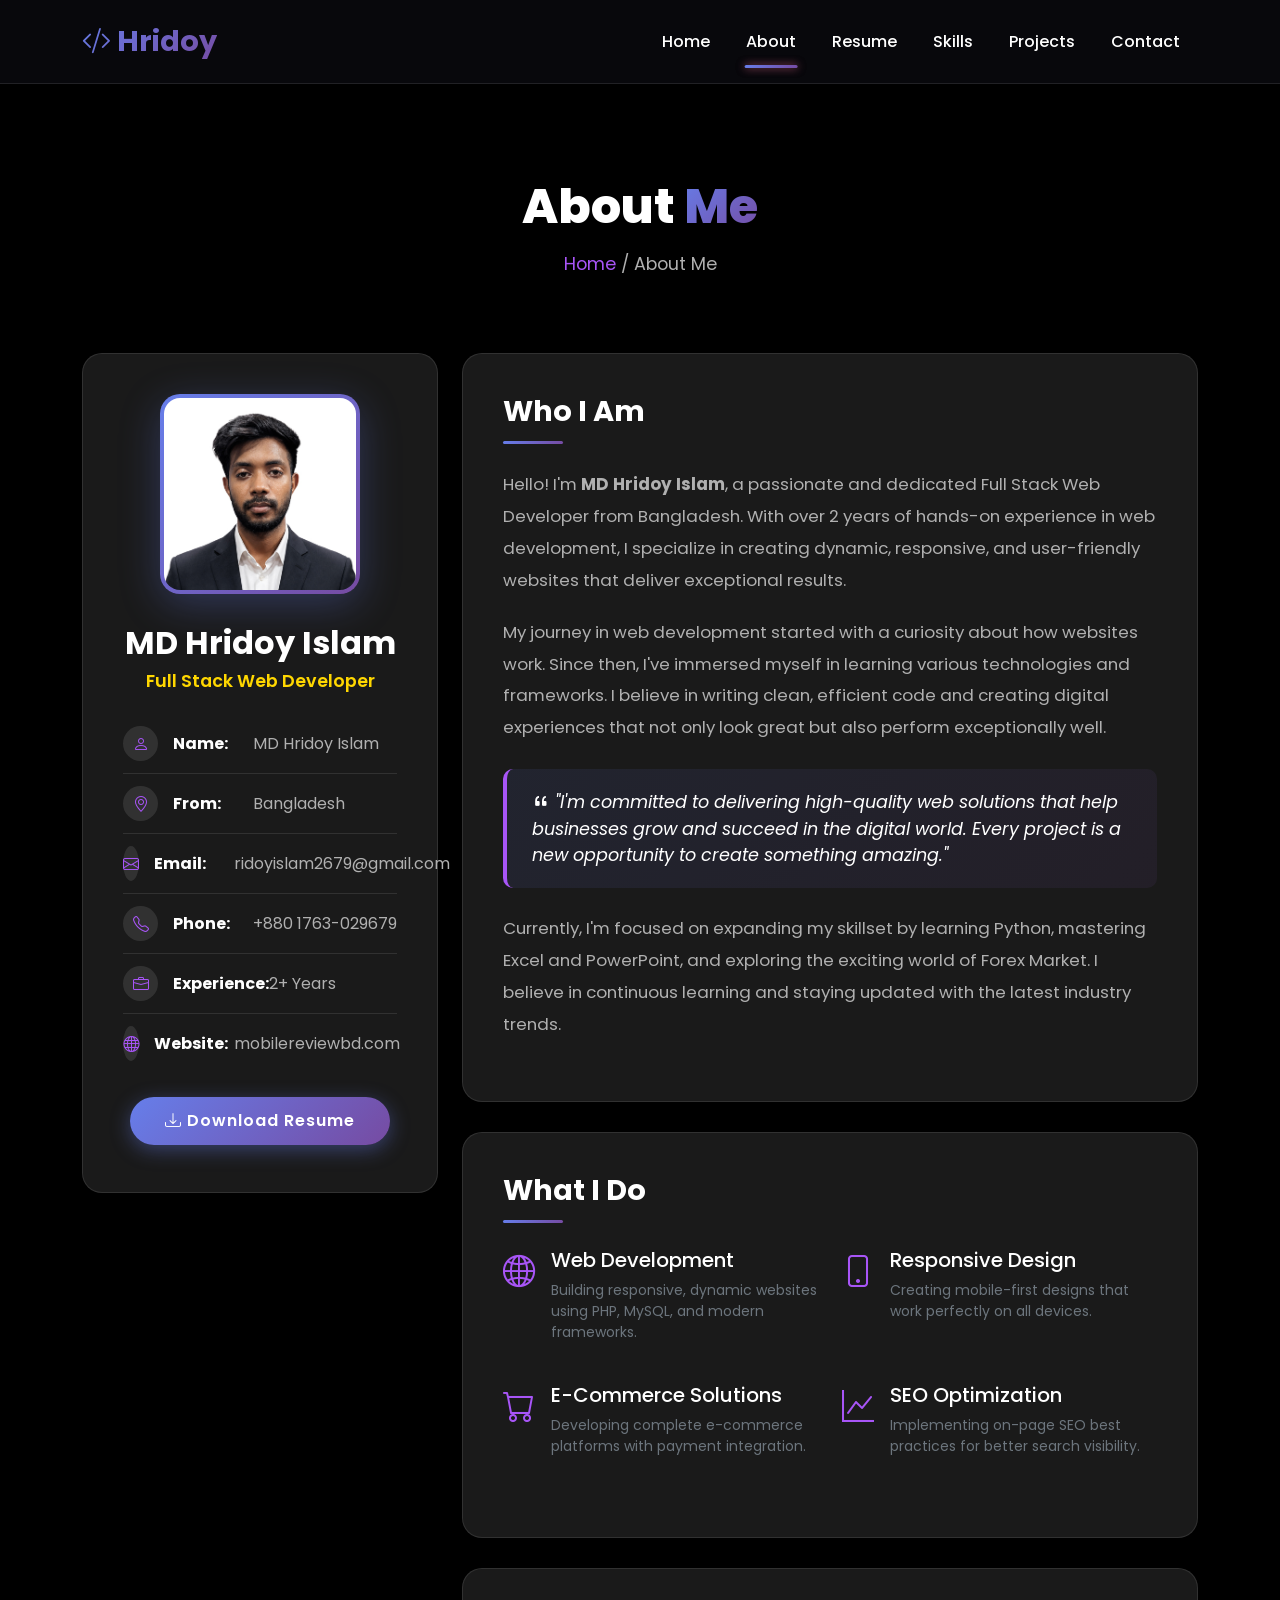
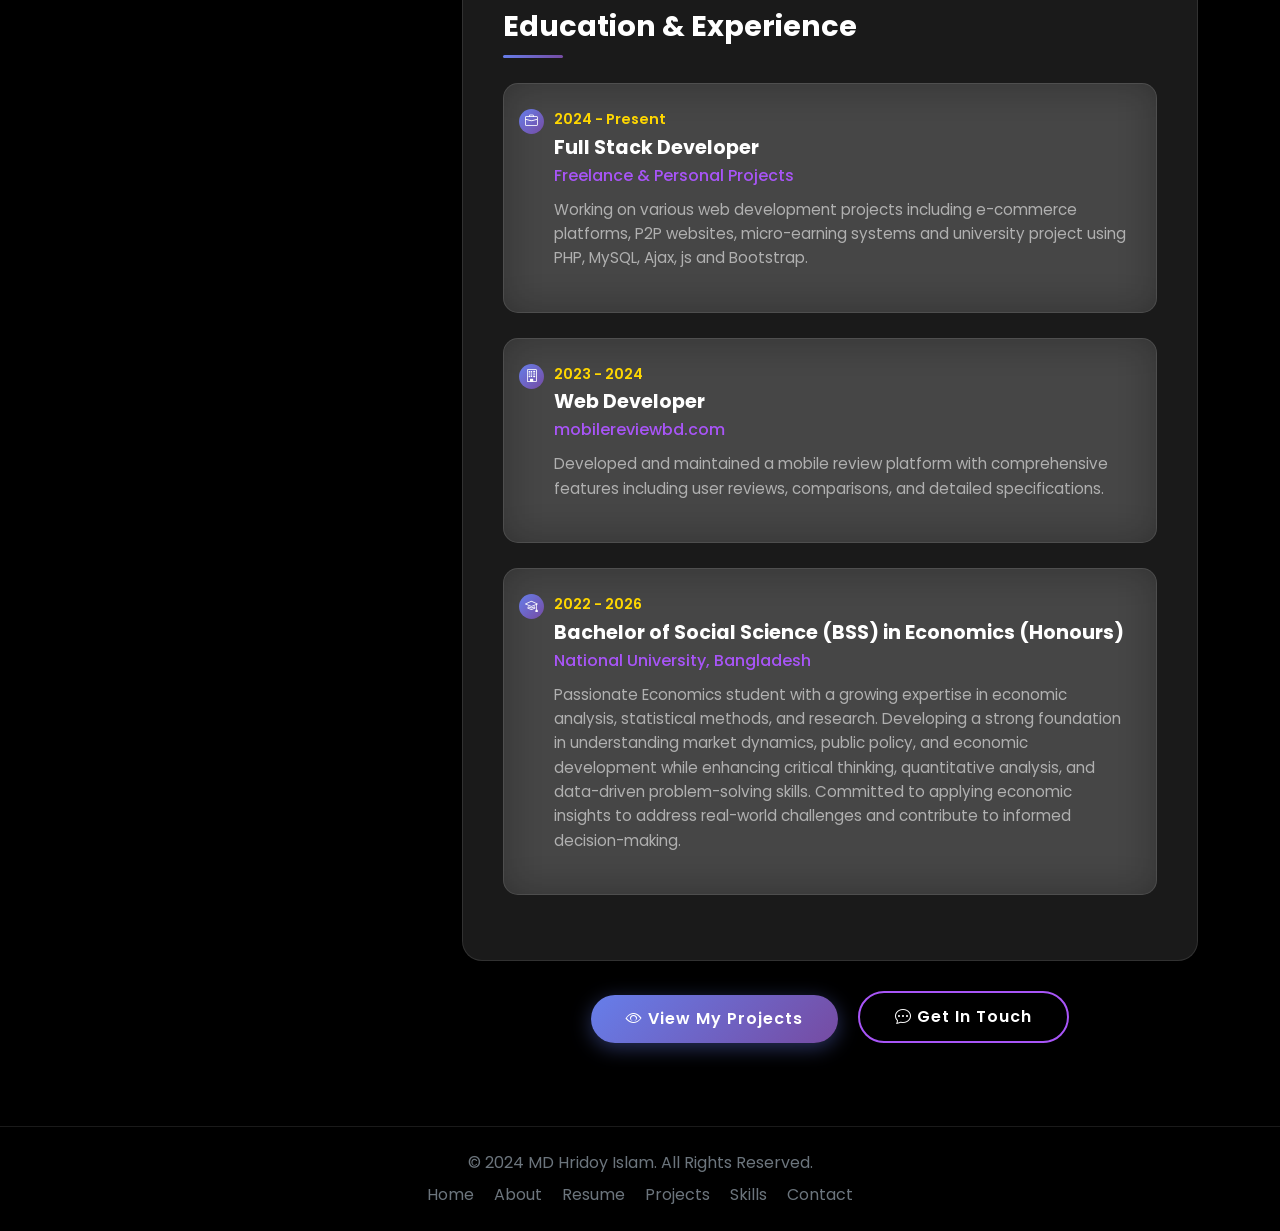
==== commit 88ebf5d1: "change drive link" ====
--- a/about.html
+++ b/about.html
@@ -106,7 +106,7 @@
                         </ul>
                         
                         <div class="text-center mt-4">
-                            <a href="https://drive.google.com/file/d/1zgVgkK85klSS1aBzE5BX6yLNNt8uIl1A/view?usp=sharing"  target="_blank" class="about-btn about-btn-primary">
+                            <a href="https://drive.google.com/file/d/1_Hex9TrhK_H20kvVbOLKGdeZBe0stn3M/view?usp=drive_link"  target="_blank" class="about-btn about-btn-primary">
                                 <i class="bi bi-download"></i> Download Resume
                             </a>
                         </div>
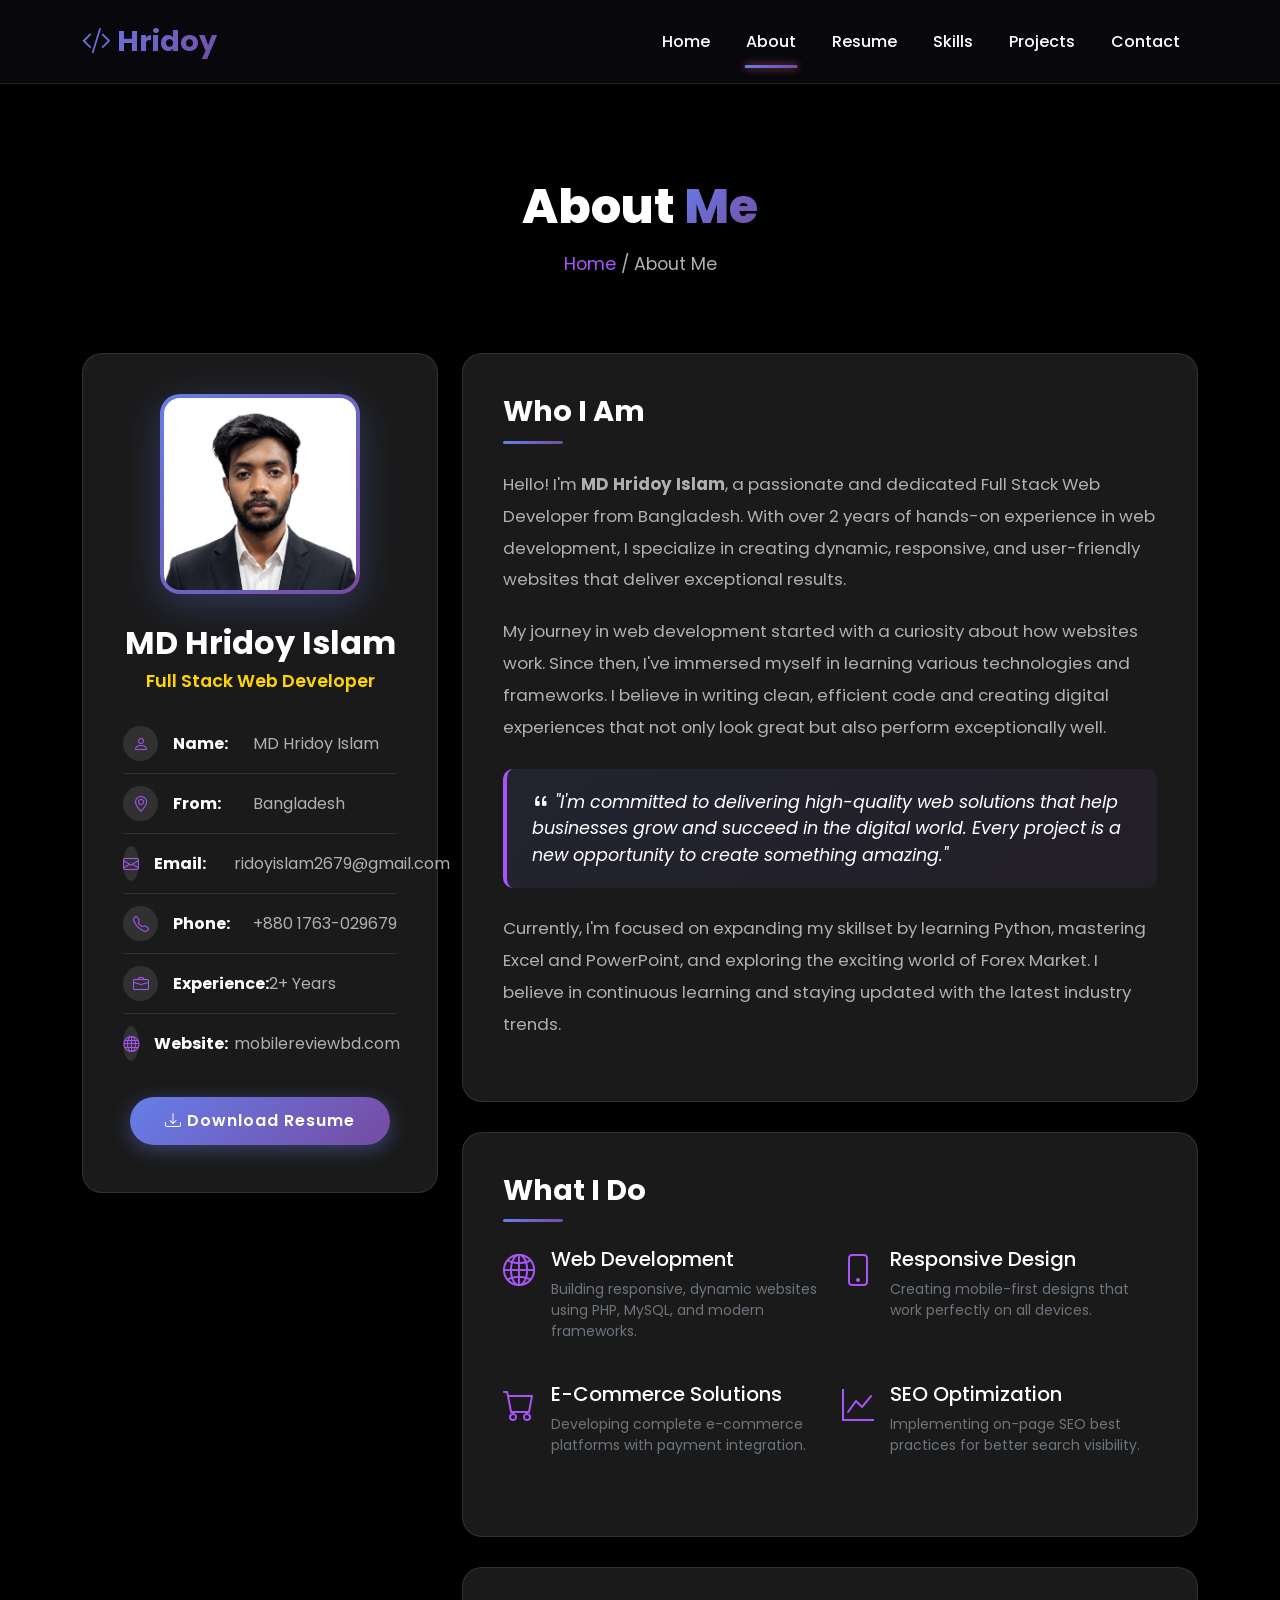
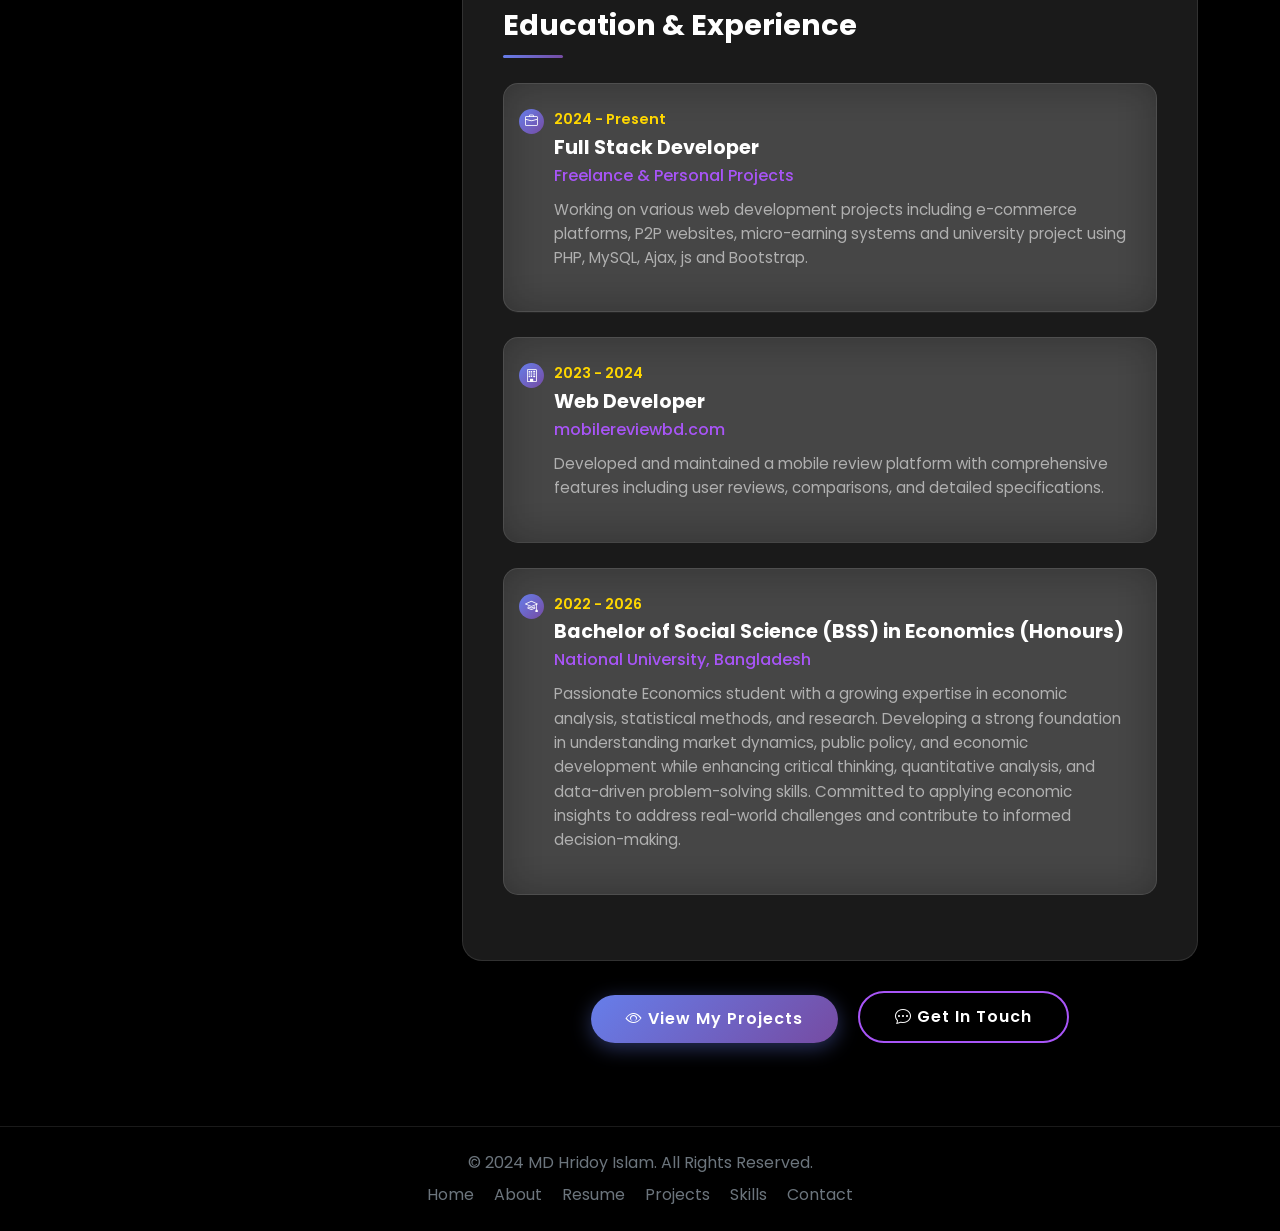
==== commit bc7617b2: "toggle white" ====
--- a/about.html
+++ b/about.html
@@ -32,7 +32,7 @@
     <div class="about-particles" id="aboutParticles"></div>
 
     <!-- Navigation -->
-    <nav class="navbar navbar-expand-lg fixed-top">
+    <nav class="navbar navbar-expand-lg fixed-top" data-bs-theme="dark">
         <div class="container">
             <a class="navbar-brand" href="index.html">
                 <i class="bi bi-code-slash"></i> Hridoy
